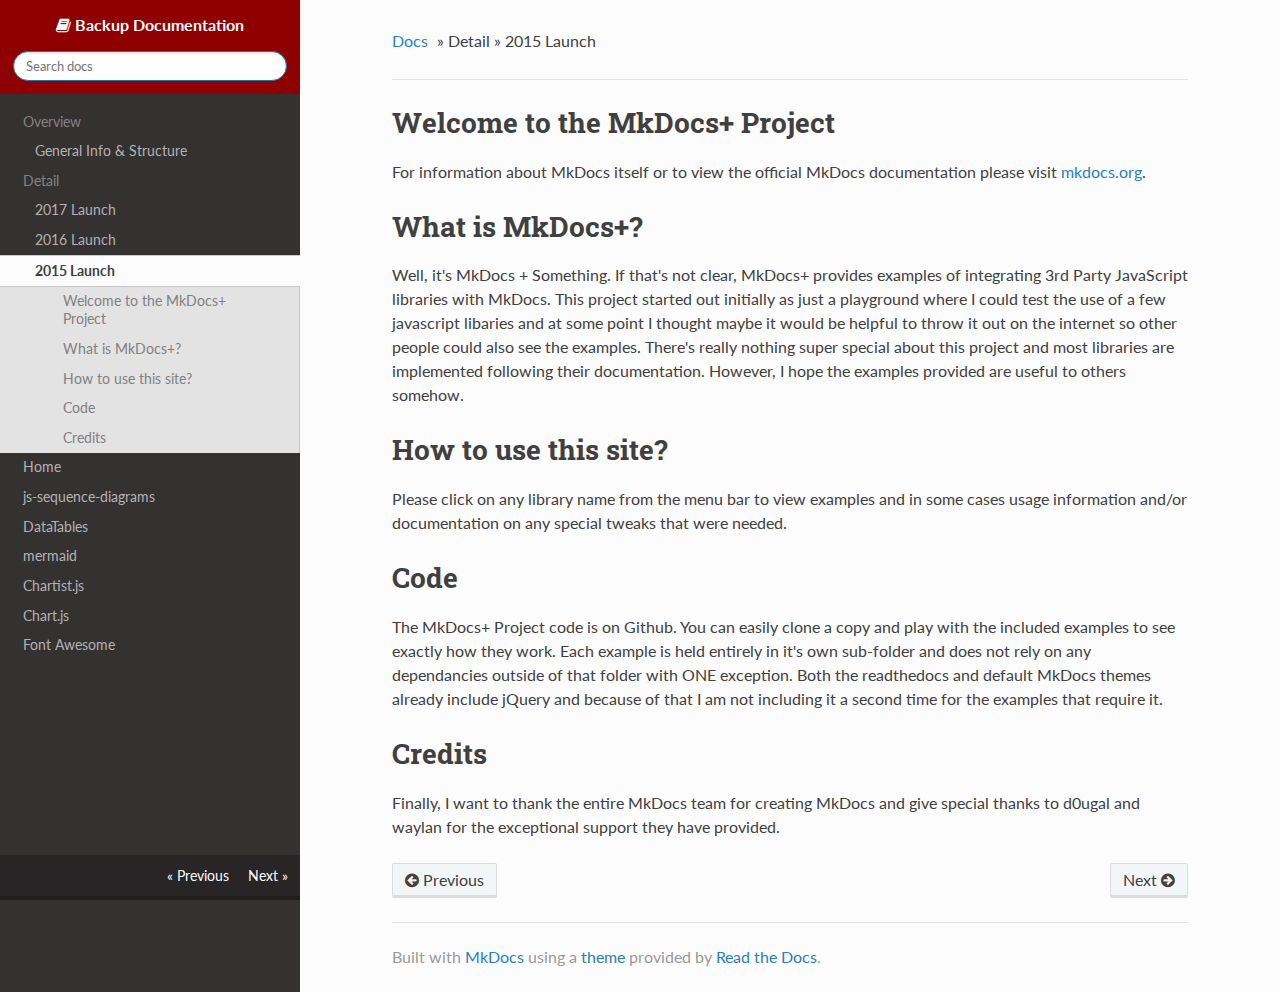
==== launch_2015/index.html @ 462b3ac0 "Initial commit" ====
<!DOCTYPE html>
<!--[if IE 8]><html class="no-js lt-ie9" lang="en" > <![endif]-->
<!--[if gt IE 8]><!--> <html class="no-js" lang="en" > <!--<![endif]-->
<head>
  <meta charset="utf-8">
  <meta http-equiv="X-UA-Compatible" content="IE=edge">
  <meta name="viewport" content="width=device-width, initial-scale=1.0">
  
  <meta name="author" content="Shan Randhawa">
  <link rel="shortcut icon" href="../favicon.ico">
  
  <title>2015 Launch - Backup Documentation</title>
  <link href='https://fonts.googleapis.com/css?family=Lato:400,700|Roboto+Slab:400,700|Inconsolata:400,700' rel='stylesheet' type='text/css'>

  <link rel="stylesheet" href="../css/theme.css" type="text/css" />
  <link rel="stylesheet" href="../css/theme_extra.css" type="text/css" />
  <link rel="stylesheet" href="../css/highlight.css">
  <link href="../css/extra.css" rel="stylesheet">
  
  <script>
    // Current page data
    var mkdocs_page_name = "2015 Launch";
    var mkdocs_page_input_path = "launch_2015.md";
    var mkdocs_page_url = "/launch_2015/";
  </script>
  
  <script src="../js/jquery-2.1.1.min.js"></script>
  <script src="../js/modernizr-2.8.3.min.js"></script>
  <script type="text/javascript" src="../js/highlight.pack.js"></script> 
  
</head>

<body class="wy-body-for-nav" role="document">

  <div class="wy-grid-for-nav">

    
    <nav data-toggle="wy-nav-shift" class="wy-nav-side stickynav">
      <div class="wy-side-nav-search">
        <a href="../overall/" class="icon icon-home"> Backup Documentation</a>
        <div role="search">
  <form id ="rtd-search-form" class="wy-form" action="../search.html" method="get">
    <input type="text" name="q" placeholder="Search docs" />
  </form>
</div>
      </div>

      <div class="wy-menu wy-menu-vertical" data-spy="affix" role="navigation" aria-label="main navigation">
	<ul class="current">
	  
          
            <li class="toctree-l1">
		
    <span class="caption-text">Overview</span>
    <ul class="subnav">
                <li class="">
                    
    <a class="" href="../overall/">General Info & Structure</a>
                </li>
    </ul>
	    </li>
          
            <li class="toctree-l1">
		
    <span class="caption-text">Detail</span>
    <ul class="subnav">
                <li class="">
                    
    <a class="" href="../launch_2017/">2017 Launch</a>
                </li>
                <li class="">
                    
    <a class="" href="../launch_2016/">2016 Launch</a>
                </li>
                <li class=" current">
                    
    <a class="current" href="./">2015 Launch</a>
    <ul class="subnav">
            
    <li class="toctree-l3"><a href="#welcome-to-the-mkdocs-project">Welcome to the MkDocs+ Project</a></li>
    

    <li class="toctree-l3"><a href="#what-is-mkdocs">What is MkDocs+?</a></li>
    

    <li class="toctree-l3"><a href="#how-to-use-this-site">How to use this site?</a></li>
    

    <li class="toctree-l3"><a href="#code">Code</a></li>
    

    <li class="toctree-l3"><a href="#credits">Credits</a></li>
    

    </ul>
                </li>
    </ul>
	    </li>
          
            <li class="toctree-l1">
		
    <a class="" href="..">Home</a>
	    </li>
          
            <li class="toctree-l1">
		
    <a class="" href="../js-sequence-diagrams/">js-sequence-diagrams</a>
	    </li>
          
            <li class="toctree-l1">
		
    <a class="" href="../datatables/">DataTables</a>
	    </li>
          
            <li class="toctree-l1">
		
    <a class="" href="../mermaid/">mermaid</a>
	    </li>
          
            <li class="toctree-l1">
		
    <a class="" href="../chartistjs/">Chartist.js</a>
	    </li>
          
            <li class="toctree-l1">
		
    <a class="" href="../chartjs/">Chart.js</a>
	    </li>
          
            <li class="toctree-l1">
		
    <a class="" href="../fontawesome/">Font Awesome</a>
	    </li>
          
        </ul>
      </div>
      &nbsp;
    </nav>

    <section data-toggle="wy-nav-shift" class="wy-nav-content-wrap">

      
      <nav class="wy-nav-top" role="navigation" aria-label="top navigation">
        <i data-toggle="wy-nav-top" class="fa fa-bars"></i>
        <a href="../overall/">Backup Documentation</a>
      </nav>

      
      <div class="wy-nav-content">
        <div class="rst-content">
          <div role="navigation" aria-label="breadcrumbs navigation">
  <ul class="wy-breadcrumbs">
    <li><a href="../overall/">Docs</a> &raquo;</li>
    
      
        
          <li>Detail &raquo;</li>
        
      
    
    <li>2015 Launch</li>
    <li class="wy-breadcrumbs-aside">
      
    </li>
  </ul>
  <hr/>
</div>
          <div role="main">
            <div class="section">
              
                <h1 id="welcome-to-the-mkdocs-project">Welcome to the MkDocs+ Project</h1>
<p>For information about MkDocs itself or to view the official MkDocs documentation please visit <a href="http://mkdocs.org">mkdocs.org</a>.</p>
<h1 id="what-is-mkdocs">What is MkDocs+?</h1>
<p>Well, it's MkDocs + Something.  If that's not clear, MkDocs+ provides examples of integrating 3rd Party JavaScript libraries with MkDocs. This project started out initially as just a playground where I could test the use of a few javascript libaries and at some point I thought maybe it would be helpful to throw it out on the internet so other people could also see the examples.  There's really nothing super special about this project and most libraries are implemented following their documentation.  However, I hope the examples provided are useful to others somehow.</p>
<h1 id="how-to-use-this-site">How to use this site?</h1>
<p>Please click on any library name from the menu bar to view examples and in some cases usage information and/or documentation on any special tweaks that were needed.</p>
<h1 id="code">Code</h1>
<p>The MkDocs+ Project code is on Github.  You can easily clone a copy and play with the included examples to see exactly how they work.  Each example is held entirely in it's own sub-folder and does not rely on any dependancies outside of that folder with ONE exception.  Both the readthedocs and default MkDocs themes already include jQuery and because of that I am not including it a second time for the examples that require it.</p>
<h1 id="credits">Credits</h1>
<p>Finally, I want to thank the entire MkDocs team for creating MkDocs and give special thanks to d0ugal and waylan for the exceptional support they have provided.</p>
              
            </div>
          </div>
          <footer>
  
    <div class="rst-footer-buttons" role="navigation" aria-label="footer navigation">
      
        <a href=".." class="btn btn-neutral float-right" title="Home">Next <span class="icon icon-circle-arrow-right"></span></a>
      
      
        <a href="../launch_2016/" class="btn btn-neutral" title="2016 Launch"><span class="icon icon-circle-arrow-left"></span> Previous</a>
      
    </div>
  

  <hr/>

  <div role="contentinfo">
    <!-- Copyright etc -->
    
  </div>

  Built with <a href="http://www.mkdocs.org">MkDocs</a> using a <a href="https://github.com/snide/sphinx_rtd_theme">theme</a> provided by <a href="https://readthedocs.org">Read the Docs</a>.
</footer>
      
        </div>
      </div>

    </section>

  </div>

  <div class="rst-versions" role="note" style="cursor: pointer">
    <span class="rst-current-version" data-toggle="rst-current-version">
      
      
        <span><a href="../launch_2016/" style="color: #fcfcfc;">&laquo; Previous</a></span>
      
      
        <span style="margin-left: 15px"><a href=".." style="color: #fcfcfc">Next &raquo;</a></span>
      
    </span>
</div>
    <script>var base_url = '..';</script>
    <script src="../js/theme.js"></script>
      <script src="../js/extra.js"></script>
      <script src="../search/require.js"></script>
      <script src="../search/search.js"></script>

</body>
</html>
---- css/theme.css ----
/*
 * This file is copied from the upstream ReadTheDocs Sphinx
 * theme. To aid upgradability this file should *not* be edited.
 * modifications we need should be included in theme_extra.css.
 *
 * https://github.com/rtfd/readthedocs.org/blob/master/readthedocs/core/static/core/css/theme.css
 */

*{-webkit-box-sizing:border-box;-moz-box-sizing:border-box;box-sizing:border-box}article,aside,details,figcaption,figure,footer,header,hgroup,nav,section{display:block}audio,canvas,video{display:inline-block;*display:inline;*zoom:1}audio:not([controls]){display:none}[hidden]{display:none}*{-webkit-box-sizing:border-box;-moz-box-sizing:border-box;box-sizing:border-box}html{font-size:100%;-webkit-text-size-adjust:100%;-ms-text-size-adjust:100%}body{margin:0}a:hover,a:active{outline:0}abbr[title]{border-bottom:1px dotted}b,strong{font-weight:bold}blockquote{margin:0}dfn{font-style:italic}ins{background:#ff9;color:#000;text-decoration:none}mark{background:#ff0;color:#000;font-style:italic;font-weight:bold}pre,code,.rst-content tt,kbd,samp{font-family:monospace,serif;_font-family:"courier new",monospace;font-size:1em}pre{white-space:pre}q{quotes:none}q:before,q:after{content:"";content:none}small{font-size:85%}sub,sup{font-size:75%;line-height:0;position:relative;vertical-align:baseline}sup{top:-0.5em}sub{bottom:-0.25em}ul,ol,dl{margin:0;padding:0;list-style:none;list-style-image:none}li{list-style:none}dd{margin:0}img{border:0;-ms-interpolation-mode:bicubic;vertical-align:middle;max-width:100%}svg:not(:root){overflow:hidden}figure{margin:0}form{margin:0}fieldset{border:0;margin:0;padding:0}label{cursor:pointer}legend{border:0;*margin-left:-7px;padding:0;white-space:normal}button,input,select,textarea{font-size:100%;margin:0;vertical-align:baseline;*vertical-align:middle}button,input{line-height:normal}button,input[type="button"],input[type="reset"],input[type="submit"]{cursor:pointer;-webkit-appearance:button;*overflow:visible}button[disabled],input[disabled]{cursor:default}input[type="checkbox"],input[type="radio"]{box-sizing:border-box;padding:0;*width:13px;*height:13px}input[type="search"]{-webkit-appearance:textfield;-moz-box-sizing:content-box;-webkit-box-sizing:content-box;box-sizing:content-box}input[type="search"]::-webkit-search-decoration,input[type="search"]::-webkit-search-cancel-button{-webkit-appearance:none}button::-moz-focus-inner,input::-moz-focus-inner{border:0;padding:0}textarea{overflow:auto;vertical-align:top;resize:vertical}table{border-collapse:collapse;border-spacing:0}td{vertical-align:top}.chromeframe{margin:0.2em 0;background:#ccc;color:#000;padding:0.2em 0}.ir{display:block;border:0;text-indent:-999em;overflow:hidden;background-color:transparent;background-repeat:no-repeat;text-align:left;direction:ltr;*line-height:0}.ir br{display:none}.hidden{display:none !important;visibility:hidden}.visuallyhidden{border:0;clip:rect(0 0 0 0);height:1px;margin:-1px;overflow:hidden;padding:0;position:absolute;width:1px}.visuallyhidden.focusable:active,.visuallyhidden.focusable:focus{clip:auto;height:auto;margin:0;overflow:visible;position:static;width:auto}.invisible{visibility:hidden}.relative{position:relative}big,small{font-size:100%}@media print{html,body,section{background:none !important}*{box-shadow:none !important;text-shadow:none !important;filter:none !important;-ms-filter:none !important}a,a:visited{text-decoration:underline}.ir a:after,a[href^="javascript:"]:after,a[href^="#"]:after{content:""}pre,blockquote{page-break-inside:avoid}thead{display:table-header-group}tr,img{page-break-inside:avoid}img{max-width:100% !important}@page{margin:0.5cm}p,h2,h3{orphans:3;widows:3}h2,h3{page-break-after:avoid}}.fa:before,.rst-content .admonition-title:before,.rst-content h1 .headerlink:before,.rst-content h2 .headerlink:before,.rst-content h3 .headerlink:before,.rst-content h4 .headerlink:before,.rst-content h5 .headerlink:before,.rst-content h6 .headerlink:before,.rst-content dl dt .headerlink:before,.icon:before,.wy-dropdown .caret:before,.wy-inline-validate.wy-inline-validate-success .wy-input-context:before,.wy-inline-validate.wy-inline-validate-danger .wy-input-context:before,.wy-inline-validate.wy-inline-validate-warning .wy-input-context:before,.wy-inline-validate.wy-inline-validate-info .wy-input-context:before,.wy-alert,.rst-content .note,.rst-content .attention,.rst-content .caution,.rst-content .danger,.rst-content .error,.rst-content .hint,.rst-content .important,.rst-content .tip,.rst-content .warning,.rst-content .seealso,.rst-content .admonition-todo,.btn,input[type="text"],input[type="password"],input[type="email"],input[type="url"],input[type="date"],input[type="month"],input[type="time"],input[type="datetime"],input[type="datetime-local"],input[type="week"],input[type="number"],input[type="search"],input[type="tel"],input[type="color"],select,textarea,.wy-menu-vertical li.on a,.wy-menu-vertical li.current>a,.wy-side-nav-search>a,.wy-side-nav-search .wy-dropdown>a,.wy-nav-top a{-webkit-font-smoothing:antialiased}.clearfix{*zoom:1}.clearfix:before,.clearfix:after{display:table;content:""}.clearfix:after{clear:both}/*!
 *  Font Awesome 4.1.0 by @davegandy - http://fontawesome.io - @fontawesome
 *  License - http://fontawesome.io/license (Font: SIL OFL 1.1, CSS: MIT License)
 */@font-face{font-family:'FontAwesome';src:url("../fonts/fontawesome-webfont.eot?v=4.1.0");src:url("../fonts/fontawesome-webfont.eot?#iefix&v=4.1.0") format("embedded-opentype"),url("../fonts/fontawesome-webfont.woff?v=4.1.0") format("woff"),url("../fonts/fontawesome-webfont.ttf?v=4.1.0") format("truetype"),url("../fonts/fontawesome-webfont.svg?v=4.1.0#fontawesomeregular") format("svg");font-weight:normal;font-style:normal}.fa,.rst-content .admonition-title,.rst-content h1 .headerlink,.rst-content h2 .headerlink,.rst-content h3 .headerlink,.rst-content h4 .headerlink,.rst-content h5 .headerlink,.rst-content h6 .headerlink,.rst-content dl dt .headerlink,.icon{display:inline-block;font-family:FontAwesome;font-style:normal;font-weight:normal;line-height:1;-webkit-font-smoothing:antialiased;-moz-osx-font-smoothing:grayscale}.fa-lg{font-size:1.33333em;line-height:0.75em;vertical-align:-15%}.fa-2x{font-size:2em}.fa-3x{font-size:3em}.fa-4x{font-size:4em}.fa-5x{font-size:5em}.fa-fw{width:1.28571em;text-align:center}.fa-ul{padding-left:0;margin-left:2.14286em;list-style-type:none}.fa-ul>li{position:relative}.fa-li{position:absolute;left:-2.14286em;width:2.14286em;top:0.14286em;text-align:center}.fa-li.fa-lg{left:-1.85714em}.fa-border{padding:.2em .25em .15em;border:solid 0.08em #eee;border-radius:.1em}.pull-right{float:right}.pull-left{float:left}.fa.pull-left,.rst-content .pull-left.admonition-title,.rst-content h1 .pull-left.headerlink,.rst-content h2 .pull-left.headerlink,.rst-content h3 .pull-left.headerlink,.rst-content h4 .pull-left.headerlink,.rst-content h5 .pull-left.headerlink,.rst-content h6 .pull-left.headerlink,.rst-content dl dt .pull-left.headerlink,.pull-left.icon{margin-right:.3em}.fa.pull-right,.rst-content .pull-right.admonition-title,.rst-content h1 .pull-right.headerlink,.rst-content h2 .pull-right.headerlink,.rst-content h3 .pull-right.headerlink,.rst-content h4 .pull-right.headerlink,.rst-content h5 .pull-right.headerlink,.rst-content h6 .pull-right.headerlink,.rst-content dl dt .pull-right.headerlink,.pull-right.icon{margin-left:.3em}.fa-spin{-webkit-animation:spin 2s infinite linear;-moz-animation:spin 2s infinite linear;-o-animation:spin 2s infinite linear;animation:spin 2s infinite linear}@-moz-keyframes spin{0%{-moz-transform:rotate(0deg)}100%{-moz-transform:rotate(359deg)}}@-webkit-keyframes spin{0%{-webkit-transform:rotate(0deg)}100%{-webkit-transform:rotate(359deg)}}@-o-keyframes spin{0%{-o-transform:rotate(0deg)}100%{-o-transform:rotate(359deg)}}@keyframes spin{0%{-webkit-transform:rotate(0deg);transform:rotate(0deg)}100%{-webkit-transform:rotate(359deg);transform:rotate(359deg)}}.fa-rotate-90{filter:progid:DXImageTransform.Microsoft.BasicImage(rotation=1);-webkit-transform:rotate(90deg);-moz-transform:rotate(90deg);-ms-transform:rotate(90deg);-o-transform:rotate(90deg);transform:rotate(90deg)}.fa-rotate-180{filter:progid:DXImageTransform.Microsoft.BasicImage(rotation=2);-webkit-transform:rotate(180deg);-moz-transform:rotate(180deg);-ms-transform:rotate(180deg);-o-transform:rotate(180deg);transform:rotate(180deg)}.fa-rotate-270{filter:progid:DXImageTransform.Microsoft.BasicImage(rotation=3);-webkit-transform:rotate(270deg);-moz-transform:rotate(270deg);-ms-transform:rotate(270deg);-o-transform:rotate(270deg);transform:rotate(270deg)}.fa-flip-horizontal{filter:progid:DXImageTransform.Microsoft.BasicImage(rotation=0);-webkit-transform:scale(-1, 1);-moz-transform:scale(-1, 1);-ms-transform:scale(-1, 1);-o-transform:scale(-1, 1);transform:scale(-1, 1)}.fa-flip-vertical{filter:progid:DXImageTransform.Microsoft.BasicImage(rotation=2);-webkit-transform:scale(1, -1);-moz-transform:scale(1, -1);-ms-transform:scale(1, -1);-o-transform:scale(1, -1);transform:scale(1, -1)}.fa-stack{position:relative;display:inline-block;width:2em;height:2em;line-height:2em;vertical-align:middle}.fa-stack-1x,.fa-stack-2x{position:absolute;left:0;width:100%;text-align:center}.fa-stack-1x{line-height:inherit}.fa-stack-2x{font-size:2em}.fa-inverse{color:#fff}.fa-glass:before{content:""}.fa-music:before{content:""}.fa-search:before,.icon-search:before{content:""}.fa-envelope-o:before{content:""}.fa-heart:before{content:""}.fa-star:before{content:""}.fa-star-o:before{content:""}.fa-user:before{content:""}.fa-film:before{content:""}.fa-th-large:before{content:""}.fa-th:before{content:""}.fa-th-list:before{content:""}.fa-check:before{content:""}.fa-times:before{content:""}.fa-search-plus:before{content:""}.fa-search-minus:before{content:""}.fa-power-off:before{content:""}.fa-signal:before{content:""}.fa-gear:before,.fa-cog:before{content:""}.fa-trash-o:before{content:""}.fa-home:before,.icon-home:before{content:""}.fa-file-o:before{content:""}.fa-clock-o:before{content:""}.fa-road:before{content:""}.fa-download:before{content:""}.fa-arrow-circle-o-down:before{content:""}.fa-arrow-circle-o-up:before{content:""}.fa-inbox:before{content:""}.fa-play-circle-o:before{content:""}.fa-rotate-right:before,.fa-repeat:before{content:""}.fa-refresh:before{content:""}.fa-list-alt:before{content:""}.fa-lock:before{content:""}.fa-flag:before{content:""}.fa-headphones:before{content:""}.fa-volume-off:before{content:""}.fa-volume-down:before{content:""}.fa-volume-up:before{content:""}.fa-qrcode:before{content:""}.fa-barcode:before{content:""}.fa-tag:before{content:""}.fa-tags:before{content:""}.fa-book:before,.icon-book:before{content:""}.fa-bookmark:before{content:""}.fa-print:before{content:""}.fa-camera:before{content:""}.fa-font:before{content:""}.fa-bold:before{content:""}.fa-italic:before{content:""}.fa-text-height:before{content:""}.fa-text-width:before{content:""}.fa-align-left:before{content:""}.fa-align-center:before{content:""}.fa-align-right:before{content:""}.fa-align-justify:before{content:""}.fa-list:before{content:""}.fa-dedent:before,.fa-outdent:before{content:""}.fa-indent:before{content:""}.fa-video-camera:before{content:""}.fa-photo:before,.fa-image:before,.fa-picture-o:before{content:""}.fa-pencil:before{content:""}.fa-map-marker:before{content:""}.fa-adjust:before{content:""}.fa-tint:before{content:""}.fa-edit:before,.fa-pencil-square-o:before{content:""}.fa-share-square-o:before{content:""}.fa-check-square-o:before{content:""}.fa-arrows:before{content:""}.fa-step-backward:before{content:""}.fa-fast-backward:before{content:""}.fa-backward:before{content:""}.fa-play:before{content:""}.fa-pause:before{content:""}.fa-stop:before{content:""}.fa-forward:before{content:""}.fa-fast-forward:before{content:""}.fa-step-forward:before{content:""}.fa-eject:before{content:""}.fa-chevron-left:before{content:""}.fa-chevron-right:before{content:""}.fa-plus-circle:before{content:""}.fa-minus-circle:before{content:""}.fa-times-circle:before,.wy-inline-validate.wy-inline-validate-danger .wy-input-context:before{content:""}.fa-check-circle:before,.wy-inline-validate.wy-inline-validate-success .wy-input-context:before{content:""}.fa-question-circle:before{content:""}.fa-info-circle:before{content:""}.fa-crosshairs:before{content:""}.fa-times-circle-o:before{content:""}.fa-check-circle-o:before{content:""}.fa-ban:before{content:""}.fa-arrow-left:before{content:""}.fa-arrow-right:before{content:""}.fa-arrow-up:before{content:""}.fa-arrow-down:before{content:""}.fa-mail-forward:before,.fa-share:before{content:""}.fa-expand:before{content:""}.fa-compress:before{content:""}.fa-plus:before{content:""}.fa-minus:before{content:""}.fa-asterisk:before{content:""}.fa-exclamation-circle:before,.wy-inline-validate.wy-inline-validate-warning .wy-input-context:before,.wy-inline-validate.wy-inline-validate-info .wy-input-context:before,.rst-content .admonition-title:before{content:""}.fa-gift:before{content:""}.fa-leaf:before{content:""}.fa-fire:before,.icon-fire:before{content:""}.fa-eye:before{content:""}.fa-eye-slash:before{content:""}.fa-warning:before,.fa-exclamation-triangle:before{content:""}.fa-plane:before{content:""}.fa-calendar:before{content:""}.fa-random:before{content:""}.fa-comment:before{content:""}.fa-magnet:before{content:""}.fa-chevron-up:before{content:""}.fa-chevron-down:before{content:""}.fa-retweet:before{content:""}.fa-shopping-cart:before{content:""}.fa-folder:before{content:""}.fa-folder-open:before{content:""}.fa-arrows-v:before{content:""}.fa-arrows-h:before{content:""}.fa-bar-chart-o:before{content:""}.fa-twitter-square:before{content:""}.fa-facebook-square:before{content:""}.fa-camera-retro:before{content:""}.fa-key:before{content:""}.fa-gears:before,.fa-cogs:before{content:""}.fa-comments:before{content:""}.fa-thumbs-o-up:before{content:""}.fa-thumbs-o-down:before{content:""}.fa-star-half:before{content:""}.fa-heart-o:before{content:""}.fa-sign-out:before{content:""}.fa-linkedin-square:before{content:""}.fa-thumb-tack:before{content:""}.fa-external-link:before{content:""}.fa-sign-in:before{content:""}.fa-trophy:before{content:""}.fa-github-square:before{content:""}.fa-upload:before{content:""}.fa-lemon-o:before{content:""}.fa-phone:before{content:""}.fa-square-o:before{content:""}.fa-bookmark-o:before{content:""}.fa-phone-square:before{content:""}.fa-twitter:before{content:""}.fa-facebook:before{content:""}.fa-github:before,.icon-github:before{content:""}.fa-unlock:before{content:""}.fa-credit-card:before{content:""}.fa-rss:before{content:""}.fa-hdd-o:before{content:""}.fa-bullhorn:before{content:""}.fa-bell:before{content:""}.fa-certificate:before{content:""}.fa-hand-o-right:before{content:""}.fa-hand-o-left:before{content:""}.fa-hand-o-up:before{content:""}.fa-hand-o-down:before{content:""}.fa-arrow-circle-left:before,.icon-circle-arrow-left:before{content:""}.fa-arrow-circle-right:before,.icon-circle-arrow-right:before{content:""}.fa-arrow-circle-up:before{content:""}.fa-arrow-circle-down:before{content:""}.fa-globe:before{content:""}.fa-wrench:before{content:""}.fa-tasks:before{content:""}.fa-filter:before{content:""}.fa-briefcase:before{content:""}.fa-arrows-alt:before{content:""}.fa-group:before,.fa-users:before{content:""}.fa-chain:before,.fa-link:before,.icon-link:before{content:""}.fa-cloud:before{content:""}.fa-flask:before{content:""}.fa-cut:before,.fa-scissors:before{content:""}.fa-copy:before,.fa-files-o:before{content:""}.fa-paperclip:before{content:""}.fa-save:before,.fa-floppy-o:before{content:""}.fa-square:before{content:""}.fa-navicon:before,.fa-reorder:before,.fa-bars:before{content:""}.fa-list-ul:before{content:""}.fa-list-ol:before{content:""}.fa-strikethrough:before{content:""}.fa-underline:before{content:""}.fa-table:before{content:""}.fa-magic:before{content:""}.fa-truck:before{content:""}.fa-pinterest:before{content:""}.fa-pinterest-square:before{content:""}.fa-google-plus-square:before{content:""}.fa-google-plus:before{content:""}.fa-money:before{content:""}.fa-caret-down:before,.wy-dropdown .caret:before,.icon-caret-down:before{content:""}.fa-caret-up:before{content:""}.fa-caret-left:before{content:""}.fa-caret-right:before{content:""}.fa-columns:before{content:""}.fa-unsorted:before,.fa-sort:before{content:""}.fa-sort-down:before,.fa-sort-desc:before{content:""}.fa-sort-up:before,.fa-sort-asc:before{content:""}.fa-envelope:before{content:""}.fa-linkedin:before{content:""}.fa-rotate-left:before,.fa-undo:before{content:""}.fa-legal:before,.fa-gavel:before{content:""}.fa-dashboard:before,.fa-tachometer:before{content:""}.fa-comment-o:before{content:""}.fa-comments-o:before{content:""}.fa-flash:before,.fa-bolt:before{content:""}.fa-sitemap:before{content:""}.fa-umbrella:before{content:""}.fa-paste:before,.fa-clipboard:before{content:""}.fa-lightbulb-o:before{content:""}.fa-exchange:before{content:""}.fa-cloud-download:before{content:""}.fa-cloud-upload:before{content:""}.fa-user-md:before{content:""}.fa-stethoscope:before{content:""}.fa-suitcase:before{content:""}.fa-bell-o:before{content:""}.fa-coffee:before{content:""}.fa-cutlery:before{content:""}.fa-file-text-o:before{content:""}.fa-building-o:before{content:""}.fa-hospital-o:before{content:""}.fa-ambulance:before{content:""}.fa-medkit:before{content:""}.fa-fighter-jet:before{content:""}.fa-beer:before{content:""}.fa-h-square:before{content:""}.fa-plus-square:before{content:""}.fa-angle-double-left:before{content:""}.fa-angle-double-right:before{content:""}.fa-angle-double-up:before{content:""}.fa-angle-double-down:before{content:""}.fa-angle-left:before{content:""}.fa-angle-right:before{content:""}.fa-angle-up:before{content:""}.fa-angle-down:before{content:""}.fa-desktop:before{content:""}.fa-laptop:before{content:""}.fa-tablet:before{content:""}.fa-mobile-phone:before,.fa-mobile:before{content:""}.fa-circle-o:before{content:""}.fa-quote-left:before{content:""}.fa-quote-right:before{content:""}.fa-spinner:before{content:""}.fa-circle:before{content:""}.fa-mail-reply:before,.fa-reply:before{content:""}.fa-github-alt:before{content:""}.fa-folder-o:before{content:""}.fa-folder-open-o:before{content:""}.fa-smile-o:before{content:""}.fa-frown-o:before{content:""}.fa-meh-o:before{content:""}.fa-gamepad:before{content:""}.fa-keyboard-o:before{content:""}.fa-flag-o:before{content:""}.fa-flag-checkered:before{content:""}.fa-terminal:before{content:""}.fa-code:before{content:""}.fa-mail-reply-all:before,.fa-reply-all:before{content:""}.fa-star-half-empty:before,.fa-star-half-full:before,.fa-star-half-o:before{content:""}.fa-location-arrow:before{content:""}.fa-crop:before{content:""}.fa-code-fork:before{content:""}.fa-unlink:before,.fa-chain-broken:before{content:""}.fa-question:before{content:""}.fa-info:before{content:""}.fa-exclamation:before{content:""}.fa-superscript:before{content:""}.fa-subscript:before{content:""}.fa-eraser:before{content:""}.fa-puzzle-piece:before{content:""}.fa-microphone:before{content:""}.fa-microphone-slash:before{content:""}.fa-shield:before{content:""}.fa-calendar-o:before{content:""}.fa-fire-extinguisher:before{content:""}.fa-rocket:before{content:""}.fa-maxcdn:before{content:""}.fa-chevron-circle-left:before{content:""}.fa-chevron-circle-right:before{content:""}.fa-chevron-circle-up:before{content:""}.fa-chevron-circle-down:before{content:""}.fa-html5:before{content:""}.fa-css3:before{content:""}.fa-anchor:before{content:""}.fa-unlock-alt:before{content:""}.fa-bullseye:before{content:""}.fa-ellipsis-h:before{content:""}.fa-ellipsis-v:before{content:""}.fa-rss-square:before{content:""}.fa-play-circle:before{content:""}.fa-ticket:before{content:""}.fa-minus-square:before{content:""}.fa-minus-square-o:before{content:""}.fa-level-up:before{content:""}.fa-level-down:before{content:""}.fa-check-square:before{content:""}.fa-pencil-square:before{content:""}.fa-external-link-square:before{content:""}.fa-share-square:before{content:""}.fa-compass:before{content:""}.fa-toggle-down:before,.fa-caret-square-o-down:before{content:""}.fa-toggle-up:before,.fa-caret-square-o-up:before{content:""}.fa-toggle-right:before,.fa-caret-square-o-right:before{content:""}.fa-euro:before,.fa-eur:before{content:""}.fa-gbp:before{content:""}.fa-dollar:before,.fa-usd:before{content:""}.fa-rupee:before,.fa-inr:before{content:""}.fa-cny:before,.fa-rmb:before,.fa-yen:before,.fa-jpy:before{content:""}.fa-ruble:before,.fa-rouble:before,.fa-rub:before{content:""}.fa-won:before,.fa-krw:before{content:""}.fa-bitcoin:before,.fa-btc:before{content:""}.fa-file:before{content:""}.fa-file-text:before{content:""}.fa-sort-alpha-asc:before{content:""}.fa-sort-alpha-desc:before{content:""}.fa-sort-amount-asc:before{content:""}.fa-sort-amount-desc:before{content:""}.fa-sort-numeric-asc:before{content:""}.fa-sort-numeric-desc:before{content:""}.fa-thumbs-up:before{content:""}.fa-thumbs-down:before{content:""}.fa-youtube-square:before{content:""}.fa-youtube:before{content:""}.fa-xing:before{content:""}.fa-xing-square:before{content:""}.fa-youtube-play:before{content:""}.fa-dropbox:before{content:""}.fa-stack-overflow:before{content:""}.fa-instagram:before{content:""}.fa-flickr:before{content:""}.fa-adn:before{content:""}.fa-bitbucket:before,.icon-bitbucket:before{content:""}.fa-bitbucket-square:before{content:""}.fa-tumblr:before{content:""}.fa-tumblr-square:before{content:""}.fa-long-arrow-down:before{content:""}.fa-long-arrow-up:before{content:""}.fa-long-arrow-left:before{content:""}.fa-long-arrow-right:before{content:""}.fa-apple:before{content:""}.fa-windows:before{content:""}.fa-android:before{content:""}.fa-linux:before{content:""}.fa-dribbble:before{content:""}.fa-skype:before{content:""}.fa-foursquare:before{content:""}.fa-trello:before{content:""}.fa-female:before{content:""}.fa-male:before{content:""}.fa-gittip:before{content:""}.fa-sun-o:before{content:""}.fa-moon-o:before{content:""}.fa-archive:before{content:""}.fa-bug:before{content:""}.fa-vk:before{content:""}.fa-weibo:before{content:""}.fa-renren:before{content:""}.fa-pagelines:before{content:""}.fa-stack-exchange:before{content:""}.fa-arrow-circle-o-right:before{content:""}.fa-arrow-circle-o-left:before{content:""}.fa-toggle-left:before,.fa-caret-square-o-left:before{content:""}.fa-dot-circle-o:before{content:""}.fa-wheelchair:before{content:""}.fa-vimeo-square:before{content:""}.fa-turkish-lira:before,.fa-try:before{content:""}.fa-plus-square-o:before{content:""}.fa-space-shuttle:before{content:""}.fa-slack:before{content:""}.fa-envelope-square:before{content:""}.fa-wordpress:before{content:""}.fa-openid:before{content:""}.fa-institution:before,.fa-bank:before,.fa-university:before{content:""}.fa-mortar-board:before,.fa-graduation-cap:before{content:""}.fa-yahoo:before{content:""}.fa-google:before{content:""}.fa-reddit:before{content:""}.fa-reddit-square:before{content:""}.fa-stumbleupon-circle:before{content:""}.fa-stumbleupon:before{content:""}.fa-delicious:before{content:""}.fa-digg:before{content:""}.fa-pied-piper-square:before,.fa-pied-piper:before{content:""}.fa-pied-piper-alt:before{content:""}.fa-drupal:before{content:""}.fa-joomla:before{content:""}.fa-language:before{content:""}.fa-fax:before{content:""}.fa-building:before{content:""}.fa-child:before{content:""}.fa-paw:before{content:""}.fa-spoon:before{content:""}.fa-cube:before{content:""}.fa-cubes:before{content:""}.fa-behance:before{content:""}.fa-behance-square:before{content:""}.fa-steam:before{content:""}.fa-steam-square:before{content:""}.fa-recycle:before{content:""}.fa-automobile:before,.fa-car:before{content:""}.fa-cab:before,.fa-taxi:before{content:""}.fa-tree:before{content:""}.fa-spotify:before{content:""}.fa-deviantart:before{content:""}.fa-soundcloud:before{content:""}.fa-database:before{content:""}.fa-file-pdf-o:before{content:""}.fa-file-word-o:before{content:""}.fa-file-excel-o:before{content:""}.fa-file-powerpoint-o:before{content:""}.fa-file-photo-o:before,.fa-file-picture-o:before,.fa-file-image-o:before{content:""}.fa-file-zip-o:before,.fa-file-archive-o:before{content:""}.fa-file-sound-o:before,.fa-file-audio-o:before{content:""}.fa-file-movie-o:before,.fa-file-video-o:before{content:""}.fa-file-code-o:before{content:""}.fa-vine:before{content:""}.fa-codepen:before{content:""}.fa-jsfiddle:before{content:""}.fa-life-bouy:before,.fa-life-saver:before,.fa-support:before,.fa-life-ring:before{content:""}.fa-circle-o-notch:before{content:""}.fa-ra:before,.fa-rebel:before{content:""}.fa-ge:before,.fa-empire:before{content:""}.fa-git-square:before{content:""}.fa-git:before{content:""}.fa-hacker-news:before{content:""}.fa-tencent-weibo:before{content:""}.fa-qq:before{content:""}.fa-wechat:before,.fa-weixin:before{content:""}.fa-send:before,.fa-paper-plane:before{content:""}.fa-send-o:before,.fa-paper-plane-o:before{content:""}.fa-history:before{content:""}.fa-circle-thin:before{content:""}.fa-header:before{content:""}.fa-paragraph:before{content:""}.fa-sliders:before{content:""}.fa-share-alt:before{content:""}.fa-share-alt-square:before{content:""}.fa-bomb:before{content:""}.fa,.rst-content .admonition-title,.rst-content h1 .headerlink,.rst-content h2 .headerlink,.rst-content h3 .headerlink,.rst-content h4 .headerlink,.rst-content h5 .headerlink,.rst-content h6 .headerlink,.rst-content dl dt .headerlink,.icon,.wy-dropdown .caret,.wy-inline-validate.wy-inline-validate-success .wy-input-context,.wy-inline-validate.wy-inline-validate-danger .wy-input-context,.wy-inline-validate.wy-inline-validate-warning .wy-input-context,.wy-inline-validate.wy-inline-validate-info .wy-input-context{font-family:inherit}.fa:before,.rst-content .admonition-title:before,.rst-content h1 .headerlink:before,.rst-content h2 .headerlink:before,.rst-content h3 .headerlink:before,.rst-content h4 .headerlink:before,.rst-content h5 .headerlink:before,.rst-content h6 .headerlink:before,.rst-content dl dt .headerlink:before,.icon:before,.wy-dropdown .caret:before,.wy-inline-validate.wy-inline-validate-success .wy-input-context:before,.wy-inline-validate.wy-inline-validate-danger .wy-input-context:before,.wy-inline-validate.wy-inline-validate-warning .wy-input-context:before,.wy-inline-validate.wy-inline-validate-info .wy-input-context:before{font-family:"FontAwesome";display:inline-block;font-style:normal;font-weight:normal;line-height:1;text-decoration:inherit}a .fa,a .rst-content .admonition-title,.rst-content a .admonition-title,a .rst-content h1 .headerlink,.rst-content h1 a .headerlink,a .rst-content h2 .headerlink,.rst-content h2 a .headerlink,a .rst-content h3 .headerlink,.rst-content h3 a .headerlink,a .rst-content h4 .headerlink,.rst-content h4 a .headerlink,a .rst-content h5 .headerlink,.rst-content h5 a .headerlink,a .rst-content h6 .headerlink,.rst-content h6 a .headerlink,a .rst-content dl dt .headerlink,.rst-content dl dt a .headerlink,a .icon{display:inline-block;text-decoration:inherit}.btn .fa,.btn .rst-content .admonition-title,.rst-content .btn .admonition-title,.btn .rst-content h1 .headerlink,.rst-content h1 .btn .headerlink,.btn .rst-content h2 .headerlink,.rst-content h2 .btn .headerlink,.btn .rst-content h3 .headerlink,.rst-content h3 .btn .headerlink,.btn .rst-content h4 .headerlink,.rst-content h4 .btn .headerlink,.btn .rst-content h5 .headerlink,.rst-content h5 .btn .headerlink,.btn .rst-content h6 .headerlink,.rst-content h6 .btn .headerlink,.btn .rst-content dl dt .headerlink,.rst-content dl dt .btn .headerlink,.btn .icon,.nav .fa,.nav .rst-content .admonition-title,.rst-content .nav .admonition-title,.nav .rst-content h1 .headerlink,.rst-content h1 .nav .headerlink,.nav .rst-content h2 .headerlink,.rst-content h2 .nav .headerlink,.nav .rst-content h3 .headerlink,.rst-content h3 .nav .headerlink,.nav .rst-content h4 .headerlink,.rst-content h4 .nav .headerlink,.nav .rst-content h5 .headerlink,.rst-content h5 .nav .headerlink,.nav .rst-content h6 .headerlink,.rst-content h6 .nav .headerlink,.nav .rst-content dl dt .headerlink,.rst-content dl dt .nav .headerlink,.nav .icon{display:inline}.btn .fa.fa-large,.btn .rst-content .fa-large.admonition-title,.rst-content .btn .fa-large.admonition-title,.btn .rst-content h1 .fa-large.headerlink,.rst-content h1 .btn .fa-large.headerlink,.btn .rst-content h2 .fa-large.headerlink,.rst-content h2 .btn .fa-large.headerlink,.btn .rst-content h3 .fa-large.headerlink,.rst-content h3 .btn .fa-large.headerlink,.btn .rst-content h4 .fa-large.headerlink,.rst-content h4 .btn .fa-large.headerlink,.btn .rst-content h5 .fa-large.headerlink,.rst-content h5 .btn .fa-large.headerlink,.btn .rst-content h6 .fa-large.headerlink,.rst-content h6 .btn .fa-large.headerlink,.btn .rst-content dl dt .fa-large.headerlink,.rst-content dl dt .btn .fa-large.headerlink,.btn .fa-large.icon,.nav .fa.fa-large,.nav .rst-content .fa-large.admonition-title,.rst-content .nav .fa-large.admonition-title,.nav .rst-content h1 .fa-large.headerlink,.rst-content h1 .nav .fa-large.headerlink,.nav .rst-content h2 .fa-large.headerlink,.rst-content h2 .nav .fa-large.headerlink,.nav .rst-content h3 .fa-large.headerlink,.rst-content h3 .nav .fa-large.headerlink,.nav .rst-content h4 .fa-large.headerlink,.rst-content h4 .nav .fa-large.headerlink,.nav .rst-content h5 .fa-large.headerlink,.rst-content h5 .nav .fa-large.headerlink,.nav .rst-content h6 .fa-large.headerlink,.rst-content h6 .nav .fa-large.headerlink,.nav .rst-content dl dt .fa-large.headerlink,.rst-content dl dt .nav .fa-large.headerlink,.nav .fa-large.icon{line-height:0.9em}.btn .fa.fa-spin,.btn .rst-content .fa-spin.admonition-title,.rst-content .btn .fa-spin.admonition-title,.btn .rst-content h1 .fa-spin.headerlink,.rst-content h1 .btn .fa-spin.headerlink,.btn .rst-content h2 .fa-spin.headerlink,.rst-content h2 .btn .fa-spin.headerlink,.btn .rst-content h3 .fa-spin.headerlink,.rst-content h3 .btn .fa-spin.headerlink,.btn .rst-content h4 .fa-spin.headerlink,.rst-content h4 .btn .fa-spin.headerlink,.btn .rst-content h5 .fa-spin.headerlink,.rst-content h5 .btn .fa-spin.headerlink,.btn .rst-content h6 .fa-spin.headerlink,.rst-content h6 .btn .fa-spin.headerlink,.btn .rst-content dl dt .fa-spin.headerlink,.rst-content dl dt .btn .fa-spin.headerlink,.btn .fa-spin.icon,.nav .fa.fa-spin,.nav .rst-content .fa-spin.admonition-title,.rst-content .nav .fa-spin.admonition-title,.nav .rst-content h1 .fa-spin.headerlink,.rst-content h1 .nav .fa-spin.headerlink,.nav .rst-content h2 .fa-spin.headerlink,.rst-content h2 .nav .fa-spin.headerlink,.nav .rst-content h3 .fa-spin.headerlink,.rst-content h3 .nav .fa-spin.headerlink,.nav .rst-content h4 .fa-spin.headerlink,.rst-content h4 .nav .fa-spin.headerlink,.nav .rst-content h5 .fa-spin.headerlink,.rst-content h5 .nav .fa-spin.headerlink,.nav .rst-content h6 .fa-spin.headerlink,.rst-content h6 .nav .fa-spin.headerlink,.nav .rst-content dl dt .fa-spin.headerlink,.rst-content dl dt .nav .fa-spin.headerlink,.nav .fa-spin.icon{display:inline-block}.btn.fa:before,.rst-content .btn.admonition-title:before,.rst-content h1 .btn.headerlink:before,.rst-content h2 .btn.headerlink:before,.rst-content h3 .btn.headerlink:before,.rst-content h4 .btn.headerlink:before,.rst-content h5 .btn.headerlink:before,.rst-content h6 .btn.headerlink:before,.rst-content dl dt .btn.headerlink:before,.btn.icon:before{opacity:0.5;-webkit-transition:opacity 0.05s ease-in;-moz-transition:opacity 0.05s ease-in;transition:opacity 0.05s ease-in}.btn.fa:hover:before,.rst-content .btn.admonition-title:hover:before,.rst-content h1 .btn.headerlink:hover:before,.rst-content h2 .btn.headerlink:hover:before,.rst-content h3 .btn.headerlink:hover:before,.rst-content h4 .btn.headerlink:hover:before,.rst-content h5 .btn.headerlink:hover:before,.rst-content h6 .btn.headerlink:hover:before,.rst-content dl dt .btn.headerlink:hover:before,.btn.icon:hover:before{opacity:1}.btn-mini .fa:before,.btn-mini .rst-content .admonition-title:before,.rst-content .btn-mini .admonition-title:before,.btn-mini .rst-content h1 .headerlink:before,.rst-content h1 .btn-mini .headerlink:before,.btn-mini .rst-content h2 .headerlink:before,.rst-content h2 .btn-mini .headerlink:before,.btn-mini .rst-content h3 .headerlink:before,.rst-content h3 .btn-mini .headerlink:before,.btn-mini .rst-content h4 .headerlink:before,.rst-content h4 .btn-mini .headerlink:before,.btn-mini .rst-content h5 .headerlink:before,.rst-content h5 .btn-mini .headerlink:before,.btn-mini .rst-content h6 .headerlink:before,.rst-content h6 .btn-mini .headerlink:before,.btn-mini .rst-content dl dt .headerlink:before,.rst-content dl dt .btn-mini .headerlink:before,.btn-mini .icon:before{font-size:14px;vertical-align:-15%}.wy-alert,.rst-content .note,.rst-content .attention,.rst-content .caution,.rst-content .danger,.rst-content .error,.rst-content .hint,.rst-content .important,.rst-content .tip,.rst-content .warning,.rst-content .seealso,.rst-content .admonition-todo{padding:12px;line-height:24px;margin-bottom:24px;background:#e7f2fa}.wy-alert-title,.rst-content .admonition-title{color:#fff;font-weight:bold;display:block;color:#fff;background:#6ab0de;margin:-12px;padding:6px 12px;margin-bottom:12px}.wy-alert.wy-alert-danger,.rst-content .wy-alert-danger.note,.rst-content .wy-alert-danger.attention,.rst-content .wy-alert-danger.caution,.rst-content .danger,.rst-content .error,.rst-content .wy-alert-danger.hint,.rst-content .wy-alert-danger.important,.rst-content .wy-alert-danger.tip,.rst-content .wy-alert-danger.warning,.rst-content .wy-alert-danger.seealso,.rst-content .wy-alert-danger.admonition-todo{background:#fdf3f2}.wy-alert.wy-alert-danger .wy-alert-title,.rst-content .wy-alert-danger.note .wy-alert-title,.rst-content .wy-alert-danger.attention .wy-alert-title,.rst-content .wy-alert-danger.caution .wy-alert-title,.rst-content .danger .wy-alert-title,.rst-content .error .wy-alert-title,.rst-content .wy-alert-danger.hint .wy-alert-title,.rst-content .wy-alert-danger.important .wy-alert-title,.rst-content .wy-alert-danger.tip .wy-alert-title,.rst-content .wy-alert-danger.warning .wy-alert-title,.rst-content .wy-alert-danger.seealso .wy-alert-title,.rst-content .wy-alert-danger.admonition-todo .wy-alert-title,.wy-alert.wy-alert-danger .rst-content .admonition-title,.rst-content .wy-alert.wy-alert-danger .admonition-title,.rst-content .wy-alert-danger.note .admonition-title,.rst-content .wy-alert-danger.attention .admonition-title,.rst-content .wy-alert-danger.caution .admonition-title,.rst-content .danger .admonition-title,.rst-content .error .admonition-title,.rst-content .wy-alert-danger.hint .admonition-title,.rst-content .wy-alert-danger.important .admonition-title,.rst-content .wy-alert-danger.tip .admonition-title,.rst-content .wy-alert-danger.warning .admonition-title,.rst-content .wy-alert-danger.seealso .admonition-title,.rst-content .wy-alert-danger.admonition-todo .admonition-title{background:#f29f97}.wy-alert.wy-alert-warning,.rst-content .wy-alert-warning.note,.rst-content .attention,.rst-content .caution,.rst-content .wy-alert-warning.danger,.rst-content .wy-alert-warning.error,.rst-content .wy-alert-warning.hint,.rst-content .wy-alert-warning.important,.rst-content .wy-alert-warning.tip,.rst-content .warning,.rst-content .wy-alert-warning.seealso,.rst-content .admonition-todo{background:#ffedcc}.wy-alert.wy-alert-warning .wy-alert-title,.rst-content .wy-alert-warning.note .wy-alert-title,.rst-content .attention .wy-alert-title,.rst-content .caution .wy-alert-title,.rst-content .wy-alert-warning.danger .wy-alert-title,.rst-content .wy-alert-warning.error .wy-alert-title,.rst-content .wy-alert-warning.hint .wy-alert-title,.rst-content .wy-alert-warning.important .wy-alert-title,.rst-content .wy-alert-warning.tip .wy-alert-title,.rst-content .warning .wy-alert-title,.rst-content .wy-alert-warning.seealso .wy-alert-title,.rst-content .admonition-todo .wy-alert-title,.wy-alert.wy-alert-warning .rst-content .admonition-title,.rst-content .wy-alert.wy-alert-warning .admonition-title,.rst-content .wy-alert-warning.note .admonition-title,.rst-content .attention .admonition-title,.rst-content .caution .admonition-title,.rst-content .wy-alert-warning.danger .admonition-title,.rst-content .wy-alert-warning.error .admonition-title,.rst-content .wy-alert-warning.hint .admonition-title,.rst-content .wy-alert-warning.important .admonition-title,.rst-content .wy-alert-warning.tip .admonition-title,.rst-content .warning .admonition-title,.rst-content .wy-alert-warning.seealso .admonition-title,.rst-content .admonition-todo .admonition-title{background:#f0b37e}.wy-alert.wy-alert-info,.rst-content .note,.rst-content .wy-alert-info.attention,.rst-content .wy-alert-info.caution,.rst-content .wy-alert-info.danger,.rst-content .wy-alert-info.error,.rst-content .wy-alert-info.hint,.rst-content .wy-alert-info.important,.rst-content .wy-alert-info.tip,.rst-content .wy-alert-info.warning,.rst-content .seealso,.rst-content .wy-alert-info.admonition-todo{background:#e7f2fa}.wy-alert.wy-alert-info .wy-alert-title,.rst-content .note .wy-alert-title,.rst-content .wy-alert-info.attention .wy-alert-title,.rst-content .wy-alert-info.caution .wy-alert-title,.rst-content .wy-alert-info.danger .wy-alert-title,.rst-content .wy-alert-info.error .wy-alert-title,.rst-content .wy-alert-info.hint .wy-alert-title,.rst-content .wy-alert-info.important .wy-alert-title,.rst-content .wy-alert-info.tip .wy-alert-title,.rst-content .wy-alert-info.warning .wy-alert-title,.rst-content .seealso .wy-alert-title,.rst-content .wy-alert-info.admonition-todo .wy-alert-title,.wy-alert.wy-alert-info .rst-content .admonition-title,.rst-content .wy-alert.wy-alert-info .admonition-title,.rst-content .note .admonition-title,.rst-content .wy-alert-info.attention .admonition-title,.rst-content .wy-alert-info.caution .admonition-title,.rst-content .wy-alert-info.danger .admonition-title,.rst-content .wy-alert-info.error .admonition-title,.rst-content .wy-alert-info.hint .admonition-title,.rst-content .wy-alert-info.important .admonition-title,.rst-content .wy-alert-info.tip .admonition-title,.rst-content .wy-alert-info.warning .admonition-title,.rst-content .seealso .admonition-title,.rst-content .wy-alert-info.admonition-todo .admonition-title{background:#6ab0de}.wy-alert.wy-alert-success,.rst-content .wy-alert-success.note,.rst-content .wy-alert-success.attention,.rst-content .wy-alert-success.caution,.rst-content .wy-alert-success.danger,.rst-content .wy-alert-success.error,.rst-content .hint,.rst-content .important,.rst-content .tip,.rst-content .wy-alert-success.warning,.rst-content .wy-alert-success.seealso,.rst-content .wy-alert-success.admonition-todo{background:#dbfaf4}.wy-alert.wy-alert-success .wy-alert-title,.rst-content .wy-alert-success.note .wy-alert-title,.rst-content .wy-alert-success.attention .wy-alert-title,.rst-content .wy-alert-success.caution .wy-alert-title,.rst-content .wy-alert-success.danger .wy-alert-title,.rst-content .wy-alert-success.error .wy-alert-title,.rst-content .hint .wy-alert-title,.rst-content .important .wy-alert-title,.rst-content .tip .wy-alert-title,.rst-content .wy-alert-success.warning .wy-alert-title,.rst-content .wy-alert-success.seealso .wy-alert-title,.rst-content .wy-alert-success.admonition-todo .wy-alert-title,.wy-alert.wy-alert-success .rst-content .admonition-title,.rst-content .wy-alert.wy-alert-success .admonition-title,.rst-content .wy-alert-success.note .admonition-title,.rst-content .wy-alert-success.attention .admonition-title,.rst-content .wy-alert-success.caution .admonition-title,.rst-content .wy-alert-success.danger .admonition-title,.rst-content .wy-alert-success.error .admonition-title,.rst-content .hint .admonition-title,.rst-content .important .admonition-title,.rst-content .tip .admonition-title,.rst-content .wy-alert-success.warning .admonition-title,.rst-content .wy-alert-success.seealso .admonition-title,.rst-content .wy-alert-success.admonition-todo .admonition-title{background:#1abc9c}.wy-alert.wy-alert-neutral,.rst-content .wy-alert-neutral.note,.rst-content .wy-alert-neutral.attention,.rst-content .wy-alert-neutral.caution,.rst-content .wy-alert-neutral.danger,.rst-content .wy-alert-neutral.error,.rst-content .wy-alert-neutral.hint,.rst-content .wy-alert-neutral.important,.rst-content .wy-alert-neutral.tip,.rst-content .wy-alert-neutral.warning,.rst-content .wy-alert-neutral.seealso,.rst-content .wy-alert-neutral.admonition-todo{background:#f3f6f6}.wy-alert.wy-alert-neutral .wy-alert-title,.rst-content .wy-alert-neutral.note .wy-alert-title,.rst-content .wy-alert-neutral.attention .wy-alert-title,.rst-content .wy-alert-neutral.caution .wy-alert-title,.rst-content .wy-alert-neutral.danger .wy-alert-title,.rst-content .wy-alert-neutral.error .wy-alert-title,.rst-content .wy-alert-neutral.hint .wy-alert-title,.rst-content .wy-alert-neutral.important .wy-alert-title,.rst-content .wy-alert-neutral.tip .wy-alert-title,.rst-content .wy-alert-neutral.warning .wy-alert-title,.rst-content .wy-alert-neutral.seealso .wy-alert-title,.rst-content .wy-alert-neutral.admonition-todo .wy-alert-title,.wy-alert.wy-alert-neutral .rst-content .admonition-title,.rst-content .wy-alert.wy-alert-neutral .admonition-title,.rst-content .wy-alert-neutral.note .admonition-title,.rst-content .wy-alert-neutral.attention .admonition-title,.rst-content .wy-alert-neutral.caution .admonition-title,.rst-content .wy-alert-neutral.danger .admonition-title,.rst-content .wy-alert-neutral.error .admonition-title,.rst-content .wy-alert-neutral.hint .admonition-title,.rst-content .wy-alert-neutral.important .admonition-title,.rst-content .wy-alert-neutral.tip .admonition-title,.rst-content .wy-alert-neutral.warning .admonition-title,.rst-content .wy-alert-neutral.seealso .admonition-title,.rst-content .wy-alert-neutral.admonition-todo .admonition-title{color:#404040;background:#e1e4e5}.wy-alert.wy-alert-neutral a,.rst-content .wy-alert-neutral.note a,.rst-content .wy-alert-neutral.attention a,.rst-content .wy-alert-neutral.caution a,.rst-content .wy-alert-neutral.danger a,.rst-content .wy-alert-neutral.error a,.rst-content .wy-alert-neutral.hint a,.rst-content .wy-alert-neutral.important a,.rst-content .wy-alert-neutral.tip a,.rst-content .wy-alert-neutral.warning a,.rst-content .wy-alert-neutral.seealso a,.rst-content .wy-alert-neutral.admonition-todo a{color:#2980B9}.wy-alert p:last-child,.rst-content .note p:last-child,.rst-content .attention p:last-child,.rst-content .caution p:last-child,.rst-content .danger p:last-child,.rst-content .error p:last-child,.rst-content .hint p:last-child,.rst-content .important p:last-child,.rst-content .tip p:last-child,.rst-content .warning p:last-child,.rst-content .seealso p:last-child,.rst-content .admonition-todo p:last-child{margin-bottom:0}.wy-tray-container{position:fixed;bottom:0px;left:0;z-index:600}.wy-tray-container li{display:block;width:300px;background:transparent;color:#fff;text-align:center;box-shadow:0 5px 5px 0 rgba(0,0,0,0.1);padding:0 24px;min-width:20%;opacity:0;height:0;line-height:56px;overflow:hidden;-webkit-transition:all 0.3s ease-in;-moz-transition:all 0.3s ease-in;transition:all 0.3s ease-in}.wy-tray-container li.wy-tray-item-success{background:#27AE60}.wy-tray-container li.wy-tray-item-info{background:#2980B9}.wy-tray-container li.wy-tray-item-warning{background:#E67E22}.wy-tray-container li.wy-tray-item-danger{background:#E74C3C}.wy-tray-container li.on{opacity:1;height:56px}@media screen and (max-width: 768px){.wy-tray-container{bottom:auto;top:0;width:100%}.wy-tray-container li{width:100%}}button{font-size:100%;margin:0;vertical-align:baseline;*vertical-align:middle;cursor:pointer;line-height:normal;-webkit-appearance:button;*overflow:visible}button::-moz-focus-inner,input::-moz-focus-inner{border:0;padding:0}button[disabled]{cursor:default}.btn{display:inline-block;border-radius:2px;line-height:normal;white-space:nowrap;text-align:center;cursor:pointer;font-size:100%;padding:6px 12px 8px 12px;color:#fff;border:1px solid rgba(0,0,0,0.1);background-color:#27AE60;text-decoration:none;font-weight:normal;font-family:"Lato","proxima-nova","Helvetica Neue",Arial,sans-serif;box-shadow:0px 1px 2px -1px rgba(255,255,255,0.5) inset,0px -2px 0px 0px rgba(0,0,0,0.1) inset;outline-none:false;vertical-align:middle;*display:inline;zoom:1;-webkit-user-drag:none;-webkit-user-select:none;-moz-user-select:none;-ms-user-select:none;user-select:none;-webkit-transition:all 0.1s linear;-moz-transition:all 0.1s linear;transition:all 0.1s linear}.btn-hover{background:#2e8ece;color:#fff}.btn:hover{background:#2cc36b;color:#fff}.btn:focus{background:#2cc36b;outline:0}.btn:active{box-shadow:0px -1px 0px 0px rgba(0,0,0,0.05) inset,0px 2px 0px 0px rgba(0,0,0,0.1) inset;padding:8px 12px 6px 12px}.btn:visited{color:#fff}.btn:disabled{background-image:none;filter:progid:DXImageTransform.Microsoft.gradient(enabled = false);filter:alpha(opacity=40);opacity:0.4;cursor:not-allowed;box-shadow:none}.btn-disabled{background-image:none;filter:progid:DXImageTransform.Microsoft.gradient(enabled = false);filter:alpha(opacity=40);opacity:0.4;cursor:not-allowed;box-shadow:none}.btn-disabled:hover,.btn-disabled:focus,.btn-disabled:active{background-image:none;filter:progid:DXImageTransform.Microsoft.gradient(enabled = false);filter:alpha(opacity=40);opacity:0.4;cursor:not-allowed;box-shadow:none}.btn::-moz-focus-inner{padding:0;border:0}.btn-small{font-size:80%}.btn-info{background-color:#2980B9 !important}.btn-info:hover{background-color:#2e8ece !important}.btn-neutral{background-color:#f3f6f6 !important;color:#404040 !important}.btn-neutral:hover{background-color:#e5ebeb !important;color:#404040}.btn-neutral:visited{color:#404040 !important}.btn-success{background-color:#27AE60 !important}.btn-success:hover{background-color:#295 !important}.btn-danger{background-color:#E74C3C !important}.btn-danger:hover{background-color:#ea6153 !important}.btn-warning{background-color:#E67E22 !important}.btn-warning:hover{background-color:#e98b39 !important}.btn-invert{background-color:#222}.btn-invert:hover{background-color:#2f2f2f !important}.btn-link{background-color:transparent !important;color:#2980B9;box-shadow:none;border-color:transparent !important}.btn-link:hover{background-color:transparent !important;color:#409ad5 !important;box-shadow:none}.btn-link:active{background-color:transparent !important;color:#409ad5 !important;box-shadow:none}.btn-link:visited{color:#9B59B6}.wy-btn-group .btn,.wy-control .btn{vertical-align:middle}.wy-btn-group{margin-bottom:24px;*zoom:1}.wy-btn-group:before,.wy-btn-group:after{display:table;content:""}.wy-btn-group:after{clear:both}.wy-dropdown{position:relative;display:inline-block}.wy-dropdown-menu{position:absolute;left:0;display:none;float:left;top:100%;min-width:100%;background:#fcfcfc;z-index:100;border:solid 1px #cfd7dd;box-shadow:0 2px 2px 0 rgba(0,0,0,0.1);padding:12px}.wy-dropdown-menu>dd>a{display:block;clear:both;color:#404040;white-space:nowrap;font-size:90%;padding:0 12px;cursor:pointer}.wy-dropdown-menu>dd>a:hover{background:#2980B9;color:#fff}.wy-dropdown-menu>dd.divider{border-top:solid 1px #cfd7dd;margin:6px 0}.wy-dropdown-menu>dd.search{padding-bottom:12px}.wy-dropdown-menu>dd.search input[type="search"]{width:100%}.wy-dropdown-menu>dd.call-to-action{background:#e3e3e3;text-transform:uppercase;font-weight:500;font-size:80%}.wy-dropdown-menu>dd.call-to-action:hover{background:#e3e3e3}.wy-dropdown-menu>dd.call-to-action .btn{color:#fff}.wy-dropdown.wy-dropdown-up .wy-dropdown-menu{bottom:100%;top:auto;left:auto;right:0}.wy-dropdown.wy-dropdown-bubble .wy-dropdown-menu{background:#fcfcfc;margin-top:2px}.wy-dropdown.wy-dropdown-bubble .wy-dropdown-menu a{padding:6px 12px}.wy-dropdown.wy-dropdown-bubble .wy-dropdown-menu a:hover{background:#2980B9;color:#fff}.wy-dropdown.wy-dropdown-left .wy-dropdown-menu{right:0;text-align:right}.wy-dropdown-arrow:before{content:" ";border-bottom:5px solid #f5f5f5;border-left:5px solid transparent;border-right:5px solid transparent;position:absolute;display:block;top:-4px;left:50%;margin-left:-3px}.wy-dropdown-arrow.wy-dropdown-arrow-left:before{left:11px}.wy-form-stacked select{display:block}.wy-form-aligned input,.wy-form-aligned textarea,.wy-form-aligned select,.wy-form-aligned .wy-help-inline,.wy-form-aligned label{display:inline-block;*display:inline;*zoom:1;vertical-align:middle}.wy-form-aligned .wy-control-group>label{display:inline-block;vertical-align:middle;width:10em;margin:6px 12px 0 0;float:left}.wy-form-aligned .wy-control{float:left}.wy-form-aligned .wy-control label{display:block}.wy-form-aligned .wy-control select{margin-top:6px}fieldset{border:0;margin:0;padding:0}legend{display:block;width:100%;border:0;padding:0;white-space:normal;margin-bottom:24px;font-size:150%;*margin-left:-7px}label{display:block;margin:0 0 0.3125em 0;color:#999;font-size:90%}input,select,textarea{font-size:100%;margin:0;vertical-align:baseline;*vertical-align:middle}.wy-control-group{margin-bottom:24px;*zoom:1;max-width:68em;margin-left:auto;margin-right:auto;*zoom:1}.wy-control-group:before,.wy-control-group:after{display:table;content:""}.wy-control-group:after{clear:both}.wy-control-group:before,.wy-control-group:after{display:table;content:""}.wy-control-group:after{clear:both}.wy-control-group.wy-control-group-required>label:after{content:" *";color:#E74C3C}.wy-control-group .wy-form-full,.wy-control-group .wy-form-halves,.wy-control-group .wy-form-thirds{padding-bottom:12px}.wy-control-group .wy-form-full select,.wy-control-group .wy-form-halves select,.wy-control-group .wy-form-thirds select{width:100%}.wy-control-group .wy-form-full input[type="text"],.wy-control-group .wy-form-full input[type="password"],.wy-control-group .wy-form-full input[type="email"],.wy-control-group .wy-form-full input[type="url"],.wy-control-group .wy-form-full input[type="date"],.wy-control-group .wy-form-full input[type="month"],.wy-control-group .wy-form-full input[type="time"],.wy-control-group .wy-form-full input[type="datetime"],.wy-control-group .wy-form-full input[type="datetime-local"],.wy-control-group .wy-form-full input[type="week"],.wy-control-group .wy-form-full input[type="number"],.wy-control-group .wy-form-full input[type="search"],.wy-control-group .wy-form-full input[type="tel"],.wy-control-group .wy-form-full input[type="color"],.wy-control-group .wy-form-halves input[type="text"],.wy-control-group .wy-form-halves input[type="password"],.wy-control-group .wy-form-halves input[type="email"],.wy-control-group .wy-form-halves input[type="url"],.wy-control-group .wy-form-halves input[type="date"],.wy-control-group .wy-form-halves input[type="month"],.wy-control-group .wy-form-halves input[type="time"],.wy-control-group .wy-form-halves input[type="datetime"],.wy-control-group .wy-form-halves input[type="datetime-local"],.wy-control-group .wy-form-halves input[type="week"],.wy-control-group .wy-form-halves input[type="number"],.wy-control-group .wy-form-halves input[type="search"],.wy-control-group .wy-form-halves input[type="tel"],.wy-control-group .wy-form-halves input[type="color"],.wy-control-group .wy-form-thirds input[type="text"],.wy-control-group .wy-form-thirds input[type="password"],.wy-control-group .wy-form-thirds input[type="email"],.wy-control-group .wy-form-thirds input[type="url"],.wy-control-group .wy-form-thirds input[type="date"],.wy-control-group .wy-form-thirds input[type="month"],.wy-control-group .wy-form-thirds input[type="time"],.wy-control-group .wy-form-thirds input[type="datetime"],.wy-control-group .wy-form-thirds input[type="datetime-local"],.wy-control-group .wy-form-thirds input[type="week"],.wy-control-group .wy-form-thirds input[type="number"],.wy-control-group .wy-form-thirds input[type="search"],.wy-control-group .wy-form-thirds input[type="tel"],.wy-control-group .wy-form-thirds input[type="color"]{width:100%}.wy-control-group .wy-form-full{float:left;display:block;margin-right:2.35765%;width:100%;margin-right:0}.wy-control-group .wy-form-full:last-child{margin-right:0}.wy-control-group .wy-form-halves{float:left;display:block;margin-right:2.35765%;width:48.82117%}.wy-control-group .wy-form-halves:last-child{margin-right:0}.wy-control-group .wy-form-halves:nth-of-type(2n){margin-right:0}.wy-control-group .wy-form-halves:nth-of-type(2n+1){clear:left}.wy-control-group .wy-form-thirds{float:left;display:block;margin-right:2.35765%;width:31.76157%}.wy-control-group .wy-form-thirds:last-child{margin-right:0}.wy-control-group .wy-form-thirds:nth-of-type(3n){margin-right:0}.wy-control-group .wy-form-thirds:nth-of-type(3n+1){clear:left}.wy-control-group.wy-control-group-no-input .wy-control{margin:6px 0 0 0;font-size:90%}.wy-control-no-input{display:inline-block;margin:6px 0 0 0;font-size:90%}.wy-control-group.fluid-input input[type="text"],.wy-control-group.fluid-input input[type="password"],.wy-control-group.fluid-input input[type="email"],.wy-control-group.fluid-input input[type="url"],.wy-control-group.fluid-input input[type="date"],.wy-control-group.fluid-input input[type="month"],.wy-control-group.fluid-input input[type="time"],.wy-control-group.fluid-input input[type="datetime"],.wy-control-group.fluid-input input[type="datetime-local"],.wy-control-group.fluid-input input[type="week"],.wy-control-group.fluid-input input[type="number"],.wy-control-group.fluid-input input[type="search"],.wy-control-group.fluid-input input[type="tel"],.wy-control-group.fluid-input input[type="color"]{width:100%}.wy-form-message-inline{display:inline-block;padding-left:0.3em;color:#666;vertical-align:middle;font-size:90%}.wy-form-message{display:block;color:#999;font-size:70%;margin-top:0.3125em;font-style:italic}input{line-height:normal}input[type="button"],input[type="reset"],input[type="submit"]{-webkit-appearance:button;cursor:pointer;font-family:"Lato","proxima-nova","Helvetica Neue",Arial,sans-serif;*overflow:visible}input[type="text"],input[type="password"],input[type="email"],input[type="url"],input[type="date"],input[type="month"],input[type="time"],input[type="datetime"],input[type="datetime-local"],input[type="week"],input[type="number"],input[type="search"],input[type="tel"],input[type="color"]{-webkit-appearance:none;padding:6px;display:inline-block;border:1px solid #ccc;font-size:80%;font-family:"Lato","proxima-nova","Helvetica Neue",Arial,sans-serif;box-shadow:inset 0 1px 3px #ddd;border-radius:0;-webkit-transition:border 0.3s linear;-moz-transition:border 0.3s linear;transition:border 0.3s linear}input[type="datetime-local"]{padding:0.34375em 0.625em}input[disabled]{cursor:default}input[type="checkbox"],input[type="radio"]{-webkit-box-sizing:border-box;-moz-box-sizing:border-box;box-sizing:border-box;padding:0;margin-right:0.3125em;*height:13px;*width:13px}input[type="search"]{-webkit-box-sizing:border-box;-moz-box-sizing:border-box;box-sizing:border-box}input[type="search"]::-webkit-search-cancel-button,input[type="search"]::-webkit-search-decoration{-webkit-appearance:none}input[type="text"]:focus,input[type="password"]:focus,input[type="email"]:focus,input[type="url"]:focus,input[type="date"]:focus,input[type="month"]:focus,input[type="time"]:focus,input[type="datetime"]:focus,input[type="datetime-local"]:focus,input[type="week"]:focus,input[type="number"]:focus,input[type="search"]:focus,input[type="tel"]:focus,input[type="color"]:focus{outline:0;outline:thin dotted \9;border-color:#333}input.no-focus:focus{border-color:#ccc !important}input[type="file"]:focus,input[type="radio"]:focus,input[type="checkbox"]:focus{outline:thin dotted #333;outline:1px auto #129FEA}input[type="text"][disabled],input[type="password"][disabled],input[type="email"][disabled],input[type="url"][disabled],input[type="date"][disabled],input[type="month"][disabled],input[type="time"][disabled],input[type="datetime"][disabled],input[type="datetime-local"][disabled],input[type="week"][disabled],input[type="number"][disabled],input[type="search"][disabled],input[type="tel"][disabled],input[type="color"][disabled]{cursor:not-allowed;background-color:#f3f6f6;color:#cad2d3}input:focus:invalid,textarea:focus:invalid,select:focus:invalid{color:#E74C3C;border:1px solid #E74C3C}input:focus:invalid:focus,textarea:focus:invalid:focus,select:focus:invalid:focus{border-color:#E74C3C}input[type="file"]:focus:invalid:focus,input[type="radio"]:focus:invalid:focus,input[type="checkbox"]:focus:invalid:focus{outline-color:#E74C3C}input.wy-input-large{padding:12px;font-size:100%}textarea{overflow:auto;vertical-align:top;width:100%;font-family:"Lato","proxima-nova","Helvetica Neue",Arial,sans-serif}select,textarea{padding:0.5em 0.625em;display:inline-block;border:1px solid #ccc;font-size:80%;box-shadow:inset 0 1px 3px #ddd;-webkit-transition:border 0.3s linear;-moz-transition:border 0.3s linear;transition:border 0.3s linear}select{border:1px solid #ccc;background-color:#fff}select[multiple]{height:auto}select:focus,textarea:focus{outline:0}select[disabled],textarea[disabled],input[readonly],select[readonly],textarea[readonly]{cursor:not-allowed;background-color:#fff;color:#cad2d3;border-color:transparent}.wy-checkbox,.wy-radio{margin:6px 0;color:#404040;display:block}.wy-checkbox input,.wy-radio input{vertical-align:baseline}.wy-form-message-inline{display:inline-block;*display:inline;*zoom:1;vertical-align:middle}.wy-input-prefix,.wy-input-suffix{white-space:nowrap}.wy-input-prefix .wy-input-context,.wy-input-suffix .wy-input-context{padding:6px;display:inline-block;font-size:80%;background-color:#f3f6f6;border:solid 1px #ccc;color:#999}.wy-input-suffix .wy-input-context{border-left:0}.wy-input-prefix .wy-input-context{border-right:0}.wy-control-group.wy-control-group-error .wy-form-message,.wy-control-group.wy-control-group-error>label{color:#E74C3C}.wy-control-group.wy-control-group-error input[type="text"],.wy-control-group.wy-control-group-error input[type="password"],.wy-control-group.wy-control-group-error input[type="email"],.wy-control-group.wy-control-group-error input[type="url"],.wy-control-group.wy-control-group-error input[type="date"],.wy-control-group.wy-control-group-error input[type="month"],.wy-control-group.wy-control-group-error input[type="time"],.wy-control-group.wy-control-group-error input[type="datetime"],.wy-control-group.wy-control-group-error input[type="datetime-local"],.wy-control-group.wy-control-group-error input[type="week"],.wy-control-group.wy-control-group-error input[type="number"],.wy-control-group.wy-control-group-error input[type="search"],.wy-control-group.wy-control-group-error input[type="tel"],.wy-control-group.wy-control-group-error input[type="color"]{border:solid 1px #E74C3C}.wy-control-group.wy-control-group-error textarea{border:solid 1px #E74C3C}.wy-inline-validate{white-space:nowrap}.wy-inline-validate .wy-input-context{padding:0.5em 0.625em;display:inline-block;font-size:80%}.wy-inline-validate.wy-inline-validate-success .wy-input-context{color:#27AE60}.wy-inline-validate.wy-inline-validate-danger .wy-input-context{color:#E74C3C}.wy-inline-validate.wy-inline-validate-warning .wy-input-context{color:#E67E22}.wy-inline-validate.wy-inline-validate-info .wy-input-context{color:#2980B9}.rotate-90{-webkit-transform:rotate(90deg);-moz-transform:rotate(90deg);-ms-transform:rotate(90deg);-o-transform:rotate(90deg);transform:rotate(90deg)}.rotate-180{-webkit-transform:rotate(180deg);-moz-transform:rotate(180deg);-ms-transform:rotate(180deg);-o-transform:rotate(180deg);transform:rotate(180deg)}.rotate-270{-webkit-transform:rotate(270deg);-moz-transform:rotate(270deg);-ms-transform:rotate(270deg);-o-transform:rotate(270deg);transform:rotate(270deg)}.mirror{-webkit-transform:scaleX(-1);-moz-transform:scaleX(-1);-ms-transform:scaleX(-1);-o-transform:scaleX(-1);transform:scaleX(-1)}.mirror.rotate-90{-webkit-transform:scaleX(-1) rotate(90deg);-moz-transform:scaleX(-1) rotate(90deg);-ms-transform:scaleX(-1) rotate(90deg);-o-transform:scaleX(-1) rotate(90deg);transform:scaleX(-1) rotate(90deg)}.mirror.rotate-180{-webkit-transform:scaleX(-1) rotate(180deg);-moz-transform:scaleX(-1) rotate(180deg);-ms-transform:scaleX(-1) rotate(180deg);-o-transform:scaleX(-1) rotate(180deg);transform:scaleX(-1) rotate(180deg)}.mirror.rotate-270{-webkit-transform:scaleX(-1) rotate(270deg);-moz-transform:scaleX(-1) rotate(270deg);-ms-transform:scaleX(-1) rotate(270deg);-o-transform:scaleX(-1) rotate(270deg);transform:scaleX(-1) rotate(270deg)}@media only screen and (max-width: 480px){.wy-form button[type="submit"]{margin:0.7em 0 0}.wy-form input[type="text"],.wy-form input[type="password"],.wy-form input[type="email"],.wy-form input[type="url"],.wy-form input[type="date"],.wy-form input[type="month"],.wy-form input[type="time"],.wy-form input[type="datetime"],.wy-form input[type="datetime-local"],.wy-form input[type="week"],.wy-form input[type="number"],.wy-form input[type="search"],.wy-form input[type="tel"],.wy-form input[type="color"]{margin-bottom:0.3em;display:block}.wy-form label{margin-bottom:0.3em;display:block}.wy-form input[type="password"],.wy-form input[type="email"],.wy-form input[type="url"],.wy-form input[type="date"],.wy-form input[type="month"],.wy-form input[type="time"],.wy-form input[type="datetime"],.wy-form input[type="datetime-local"],.wy-form input[type="week"],.wy-form input[type="number"],.wy-form input[type="search"],.wy-form input[type="tel"],.wy-form input[type="color"]{margin-bottom:0}.wy-form-aligned .wy-control-group label{margin-bottom:0.3em;text-align:left;display:block;width:100%}.wy-form-aligned .wy-control{margin:1.5em 0 0 0}.wy-form .wy-help-inline,.wy-form-message-inline,.wy-form-message{display:block;font-size:80%;padding:6px 0}}@media screen and (max-width: 768px){.tablet-hide{display:none}}@media screen and (max-width: 480px){.mobile-hide{display:none}}.float-left{float:left}.float-right{float:right}.full-width{width:100%}.wy-table,.rst-content table.docutils,.rst-content table.field-list{border-collapse:collapse;border-spacing:0;empty-cells:show;margin-bottom:24px}.wy-table caption,.rst-content table.docutils caption,.rst-content table.field-list caption{color:#000;font:italic 85%/1 arial,sans-serif;padding:1em 0;text-align:center}.wy-table td,.rst-content table.docutils td,.rst-content table.field-list td,.wy-table th,.rst-content table.docutils th,.rst-content table.field-list th{font-size:90%;margin:0;overflow:visible;padding:8px 16px}.wy-table td:first-child,.rst-content table.docutils td:first-child,.rst-content table.field-list td:first-child,.wy-table th:first-child,.rst-content table.docutils th:first-child,.rst-content table.field-list th:first-child{border-left-width:0}.wy-table thead,.rst-content table.docutils thead,.rst-content table.field-list thead{color:#000;text-align:left;vertical-align:bottom;white-space:nowrap}.wy-table thead th,.rst-content table.docutils thead th,.rst-content table.field-list thead th{font-weight:bold;border-bottom:solid 2px #e1e4e5}.wy-table td,.rst-content table.docutils td,.rst-content table.field-list td{background-color:transparent;vertical-align:middle}.wy-table td p,.rst-content table.docutils td p,.rst-content table.field-list td p{line-height:18px}.wy-table td p:last-child,.rst-content table.docutils td p:last-child,.rst-content table.field-list td p:last-child{margin-bottom:0}.wy-table .wy-table-cell-min,.rst-content table.docutils .wy-table-cell-min,.rst-content table.field-list .wy-table-cell-min{width:1%;padding-right:0}.wy-table .wy-table-cell-min input[type=checkbox],.rst-content table.docutils .wy-table-cell-min input[type=checkbox],.rst-content table.field-list .wy-table-cell-min input[type=checkbox],.wy-table .wy-table-cell-min input[type=checkbox],.rst-content table.docutils .wy-table-cell-min input[type=checkbox],.rst-content table.field-list .wy-table-cell-min input[type=checkbox]{margin:0}.wy-table-secondary{color:gray;font-size:90%}.wy-table-tertiary{color:gray;font-size:80%}.wy-table-odd td,.wy-table-striped tr:nth-child(2n-1) td,.rst-content table.docutils:not(.field-list) tr:nth-child(2n-1) td{background-color:#f3f6f6}.wy-table-backed{background-color:#f3f6f6}.wy-table-bordered-all,.rst-content table.docutils{border:1px solid #e1e4e5}.wy-table-bordered-all td,.rst-content table.docutils td{border-bottom:1px solid #e1e4e5;border-left:1px solid #e1e4e5}.wy-table-bordered-all tbody>tr:last-child td,.rst-content table.docutils tbody>tr:last-child td{border-bottom-width:0}.wy-table-bordered{border:1px solid #e1e4e5}.wy-table-bordered-rows td{border-bottom:1px solid #e1e4e5}.wy-table-bordered-rows tbody>tr:last-child td{border-bottom-width:0}.wy-table-horizontal tbody>tr:last-child td{border-bottom-width:0}.wy-table-horizontal td,.wy-table-horizontal th{border-width:0 0 1px 0;border-bottom:1px solid #e1e4e5}.wy-table-horizontal tbody>tr:last-child td{border-bottom-width:0}.wy-table-responsive{margin-bottom:24px;max-width:100%;overflow:auto}.wy-table-responsive table{margin-bottom:0 !important}.wy-table-responsive table td,.wy-table-responsive table th{white-space:nowrap}a{color:#2980B9;text-decoration:none}a:hover{color:#3091d1}a:visited{color:#9B59B6}html{height:100%;overflow-x:hidden}body{font-family:"Lato","proxima-nova","Helvetica Neue",Arial,sans-serif;font-weight:normal;color:#404040;min-height:100%;overflow-x:hidden;background:#edf0f2}.wy-text-left{text-align:left}.wy-text-center{text-align:center}.wy-text-right{text-align:right}.wy-text-large{font-size:120%}.wy-text-normal{font-size:100%}.wy-text-small,small{font-size:80%}.wy-text-strike{text-decoration:line-through}.wy-text-warning{color:#E67E22 !important}a.wy-text-warning:hover{color:#eb9950 !important}.wy-text-info{color:#2980B9 !important}a.wy-text-info:hover{color:#409ad5 !important}.wy-text-success{color:#27AE60 !important}a.wy-text-success:hover{color:#36d278 !important}.wy-text-danger{color:#E74C3C !important}a.wy-text-danger:hover{color:#ed7669 !important}.wy-text-neutral{color:#404040 !important}a.wy-text-neutral:hover{color:#595959 !important}h1,h2,h3,h4,h5,h6,legend{margin-top:0;font-weight:700;font-family:"Roboto Slab","ff-tisa-web-pro","Georgia",Arial,sans-serif}p{line-height:24px;margin:0;font-size:16px;margin-bottom:24px}h1{font-size:175%}h2{font-size:150%}h3{font-size:125%}h4{font-size:115%}h5{font-size:110%}h6{font-size:100%}hr{display:block;height:1px;border:0;border-top:1px solid #e1e4e5;margin:24px 0;padding:0}code,.rst-content tt{white-space:nowrap;max-width:100%;background:#fff;border:solid 1px #e1e4e5;font-size:75%;padding:0 5px;font-family:Consolas,"Andale Mono WT","Andale Mono","Lucida Console","Lucida Sans Typewriter","DejaVu Sans Mono","Bitstream Vera Sans Mono","Liberation Mono","Nimbus Mono L",Monaco,"Courier New",Courier,monospace;color:#E74C3C;overflow-x:auto}code.code-large,.rst-content tt.code-large{font-size:90%}.wy-plain-list-disc,.rst-content .section ul,.rst-content .toctree-wrapper ul,article ul{list-style:disc;line-height:24px;margin-bottom:24px}.wy-plain-list-disc li,.rst-content .section ul li,.rst-content .toctree-wrapper ul li,article ul li{list-style:disc;margin-left:24px}.wy-plain-list-disc li p:last-child,.rst-content .section ul li p:last-child,.rst-content .toctree-wrapper ul li p:last-child,article ul li p:last-child{margin-bottom:0}.wy-plain-list-disc li ul,.rst-content .section ul li ul,.rst-content .toctree-wrapper ul li ul,article ul li ul{margin-bottom:0}.wy-plain-list-disc li li,.rst-content .section ul li li,.rst-content .toctree-wrapper ul li li,article ul li li{list-style:circle}.wy-plain-list-disc li li li,.rst-content .section ul li li li,.rst-content .toctree-wrapper ul li li li,article ul li li li{list-style:square}.wy-plain-list-disc li ol li,.rst-content .section ul li ol li,.rst-content .toctree-wrapper ul li ol li,article ul li ol li{list-style:decimal}.wy-plain-list-decimal,.rst-content .section ol,.rst-content ol.arabic,article ol{list-style:decimal;line-height:24px;margin-bottom:24px}.wy-plain-list-decimal li,.rst-content .section ol li,.rst-content ol.arabic li,article ol li{list-style:decimal;margin-left:24px}.wy-plain-list-decimal li p:last-child,.rst-content .section ol li p:last-child,.rst-content ol.arabic li p:last-child,article ol li p:last-child{margin-bottom:0}.wy-plain-list-decimal li ul,.rst-content .section ol li ul,.rst-content ol.arabic li ul,article ol li ul{margin-bottom:0}.wy-plain-list-decimal li ul li,.rst-content .section ol li ul li,.rst-content ol.arabic li ul li,article ol li ul li{list-style:disc}.codeblock-example{border:1px solid #e1e4e5;border-bottom:none;padding:24px;padding-top:48px;font-weight:500;background:#fff;position:relative}.codeblock-example:after{content:"Example";position:absolute;top:0px;left:0px;background:#9B59B6;color:#fff;padding:6px 12px}.codeblock-example.prettyprint-example-only{border:1px solid #e1e4e5;margin-bottom:24px}.codeblock,pre.literal-block,.rst-content .literal-block,.rst-content pre.literal-block,div[class^='highlight']{border:1px solid #e1e4e5;padding:0px;overflow-x:auto;background:#fff;margin:1px 0 24px 0}.codeblock div[class^='highlight'],pre.literal-block div[class^='highlight'],.rst-content .literal-block div[class^='highlight'],div[class^='highlight'] div[class^='highlight']{border:none;background:none;margin:0}div[class^='highlight'] td.code{width:100%}.linenodiv pre{border-right:solid 1px #e6e9ea;margin:0;padding:12px 12px;font-family:Consolas,"Andale Mono WT","Andale Mono","Lucida Console","Lucida Sans Typewriter","DejaVu Sans Mono","Bitstream Vera Sans Mono","Liberation Mono","Nimbus Mono L",Monaco,"Courier New",Courier,monospace;font-size:12px;line-height:1.5;color:#d9d9d9}div[class^='highlight'] pre{white-space:pre;margin:0;padding:12px 12px;font-family:Consolas,"Andale Mono WT","Andale Mono","Lucida Console","Lucida Sans Typewriter","DejaVu Sans Mono","Bitstream Vera Sans Mono","Liberation Mono","Nimbus Mono L",Monaco,"Courier New",Courier,monospace;font-size:12px;line-height:1.5;display:block;overflow:auto;color:#404040}@media print{.codeblock,pre.literal-block,.rst-content .literal-block,.rst-content pre.literal-block,div[class^='highlight'],div[class^='highlight'] pre{white-space:pre-wrap}}.hll{background-color:#ffc;margin:0 -12px;padding:0 12px;display:block}.c{color:#998;font-style:italic}.err{color:#a61717;background-color:#e3d2d2}.k{font-weight:bold}.o{font-weight:bold}.cm{color:#998;font-style:italic}.cp{color:#999;font-weight:bold}.c1{color:#998;font-style:italic}.cs{color:#999;font-weight:bold;font-style:italic}.gd{color:#000;background-color:#fdd}.gd .x{color:#000;background-color:#faa}.ge{font-style:italic}.gr{color:#a00}.gh{color:#999}.gi{color:#000;background-color:#dfd}.gi .x{color:#000;background-color:#afa}.go{color:#888}.gp{color:#555}.gs{font-weight:bold}.gu{color:purple;font-weight:bold}.gt{color:#a00}.kc{font-weight:bold}.kd{font-weight:bold}.kn{font-weight:bold}.kp{font-weight:bold}.kr{font-weight:bold}.kt{color:#458;font-weight:bold}.m{color:#099}.s{color:#d14}.n{color:#333}.na{color:teal}.nb{color:#0086b3}.nc{color:#458;font-weight:bold}.no{color:teal}.ni{color:purple}.ne{color:#900;font-weight:bold}.nf{color:#900;font-weight:bold}.nn{color:#555}.nt{color:navy}.nv{color:teal}.ow{font-weight:bold}.w{color:#bbb}.mf{color:#099}.mh{color:#099}.mi{color:#099}.mo{color:#099}.sb{color:#d14}.sc{color:#d14}.sd{color:#d14}.s2{color:#d14}.se{color:#d14}.sh{color:#d14}.si{color:#d14}.sx{color:#d14}.sr{color:#009926}.s1{color:#d14}.ss{color:#990073}.bp{color:#999}.vc{color:teal}.vg{color:teal}.vi{color:teal}.il{color:#099}.gc{color:#999;background-color:#EAF2F5}.wy-breadcrumbs li{display:inline-block}.wy-breadcrumbs li.wy-breadcrumbs-aside{float:right}.wy-breadcrumbs li a{display:inline-block;padding:5px}.wy-breadcrumbs li a:first-child{padding-left:0}.wy-breadcrumbs-extra{margin-bottom:0;color:#b3b3b3;font-size:80%;display:inline-block}@media screen and (max-width: 480px){.wy-breadcrumbs-extra{display:none}.wy-breadcrumbs li.wy-breadcrumbs-aside{display:none}}@media print{.wy-breadcrumbs li.wy-breadcrumbs-aside{display:none}}.wy-affix{position:fixed;top:1.618em}.wy-menu a:hover{text-decoration:none}.wy-menu-horiz{*zoom:1}.wy-menu-horiz:before,.wy-menu-horiz:after{display:table;content:""}.wy-menu-horiz:after{clear:both}.wy-menu-horiz ul,.wy-menu-horiz li{display:inline-block}.wy-menu-horiz li:hover{background:rgba(255,255,255,0.1)}.wy-menu-horiz li.divide-left{border-left:solid 1px #404040}.wy-menu-horiz li.divide-right{border-right:solid 1px #404040}.wy-menu-horiz a{height:32px;display:inline-block;line-height:32px;padding:0 16px}.wy-menu-vertical header{height:32px;display:inline-block;line-height:32px;padding:0 1.618em;display:block;font-weight:bold;text-transform:uppercase;font-size:80%;color:#2980B9;white-space:nowrap}.wy-menu-vertical ul{margin-bottom:0}.wy-menu-vertical li.divide-top{border-top:solid 1px #404040}.wy-menu-vertical li.divide-bottom{border-bottom:solid 1px #404040}.wy-menu-vertical li.current{background:#e3e3e3}.wy-menu-vertical li.current a{color:gray;border-right:solid 1px #c9c9c9;padding:0.4045em 2.427em}.wy-menu-vertical li.current a:hover{background:#d6d6d6}.wy-menu-vertical li.on a,.wy-menu-vertical li.current>a{color:#404040;padding:0.4045em 1.618em;font-weight:bold;position:relative;background:#fcfcfc;border:none;border-bottom:solid 1px #c9c9c9;border-top:solid 1px #c9c9c9;padding-left:1.618em -4px}.wy-menu-vertical li.on a:hover,.wy-menu-vertical li.current>a:hover{background:#fcfcfc}.wy-menu-vertical li.toctree-l2.current>a{background:#c9c9c9;padding:0.4045em 2.427em}.wy-menu-vertical li.current ul{display:block}.wy-menu-vertical li ul{margin-bottom:0;display:none}.wy-menu-vertical .local-toc li ul{display:block}.wy-menu-vertical li ul li a{margin-bottom:0;color:#b3b3b3;font-weight:normal}.wy-menu-vertical a{display:inline-block;line-height:18px;padding:0.4045em 1.618em;display:block;position:relative;font-size:90%;color:#b3b3b3}.wy-menu-vertical a:hover{background-color:#4e4a4a;cursor:pointer}.wy-menu-vertical a:active{background-color:#2980B9;cursor:pointer;color:#fff}.wy-side-nav-search{z-index:200;background-color:#2980B9;text-align:center;padding:0.809em;display:block;color:#fcfcfc;margin-bottom:0.809em}.wy-side-nav-search input[type=text]{width:100%;border-radius:50px;padding:6px 12px;border-color:#2472a4}.wy-side-nav-search img{display:block;margin:auto auto 0.809em auto;height:45px;width:45px;background-color:#2980B9;padding:5px;border-radius:100%}.wy-side-nav-search>a,.wy-side-nav-search .wy-dropdown>a{color:#fcfcfc;font-size:100%;font-weight:bold;display:inline-block;padding:4px 6px;margin-bottom:0.809em}.wy-side-nav-search>a:hover,.wy-side-nav-search .wy-dropdown>a:hover{background:rgba(255,255,255,0.1)}.wy-nav .wy-menu-vertical header{color:#2980B9}.wy-nav .wy-menu-vertical a{color:#b3b3b3}.wy-nav .wy-menu-vertical a:hover{background-color:#2980B9;color:#fff}[data-menu-wrap]{-webkit-transition:all 0.2s ease-in;-moz-transition:all 0.2s ease-in;transition:all 0.2s ease-in;position:absolute;opacity:1;width:100%;opacity:0}[data-menu-wrap].move-center{left:0;right:auto;opacity:1}[data-menu-wrap].move-left{right:auto;left:-100%;opacity:0}[data-menu-wrap].move-right{right:-100%;left:auto;opacity:0}.wy-body-for-nav{background:left repeat-y #fcfcfc;background-image:url([data-uri]);background-size:300px 1px}.wy-grid-for-nav{position:absolute;width:100%;height:100%}.wy-nav-side{position:absolute;top:0;left:0;width:300px;overflow:hidden;min-height:100%;background:#343131;z-index:200}.wy-nav-top{display:none;background:#2980B9;color:#fff;padding:0.4045em 0.809em;position:relative;line-height:50px;text-align:center;font-size:100%;*zoom:1}.wy-nav-top:before,.wy-nav-top:after{display:table;content:""}.wy-nav-top:after{clear:both}.wy-nav-top a{color:#fff;font-weight:bold}.wy-nav-top img{margin-right:12px;height:45px;width:45px;background-color:#2980B9;padding:5px;border-radius:100%}.wy-nav-top i{font-size:30px;float:left;cursor:pointer}.wy-nav-content-wrap{margin-left:300px;background:#fcfcfc;min-height:100%}.wy-nav-content{padding:1.618em 3.236em;height:100%;max-width:800px;margin:auto}.wy-body-mask{position:fixed;width:100%;height:100%;background:rgba(0,0,0,0.2);display:none;z-index:499}.wy-body-mask.on{display:block}footer{color:#999}footer p{margin-bottom:12px}.rst-footer-buttons{*zoom:1}.rst-footer-buttons:before,.rst-footer-buttons:after{display:table;content:""}.rst-footer-buttons:after{clear:both}#search-results .search li{margin-bottom:24px;border-bottom:solid 1px #e1e4e5;padding-bottom:24px}#search-results .search li:first-child{border-top:solid 1px #e1e4e5;padding-top:24px}#search-results .search li a{font-size:120%;margin-bottom:12px;display:inline-block}#search-results .context{color:gray;font-size:90%}@media screen and (max-width: 768px){.wy-body-for-nav{background:#fcfcfc}.wy-nav-top{display:block}.wy-nav-side{left:-300px}.wy-nav-side.shift{width:85%;left:0}.wy-nav-content-wrap{margin-left:0}.wy-nav-content-wrap .wy-nav-content{padding:1.618em}.wy-nav-content-wrap.shift{position:fixed;min-width:100%;left:85%;top:0;height:100%;overflow:hidden}}@media screen and (min-width: 1400px){.wy-nav-content-wrap{background:rgba(0,0,0,0.05)}.wy-nav-content{margin:0;background:#fcfcfc}}@media print{.rst-versions,footer,.wy-nav-side{display:none}.wy-nav-content-wrap{margin-left:0}}nav.stickynav{position:fixed;top:0}.rst-versions{position:fixed;bottom:0;left:0;width:300px;color:#fcfcfc;background:#1f1d1d;border-top:solid 10px #343131;font-family:"Lato","proxima-nova","Helvetica Neue",Arial,sans-serif;z-index:400}.rst-versions a{color:#2980B9;text-decoration:none}.rst-versions .rst-badge-small{display:none}.rst-versions .rst-current-version{padding:12px;background-color:#272525;display:block;text-align:right;font-size:90%;cursor:pointer;color:#27AE60;*zoom:1}.rst-versions .rst-current-version:before,.rst-versions .rst-current-version:after{display:table;content:""}.rst-versions .rst-current-version:after{clear:both}.rst-versions .rst-current-version .fa,.rst-versions .rst-current-version .rst-content .admonition-title,.rst-content .rst-versions .rst-current-version .admonition-title,.rst-versions .rst-current-version .rst-content h1 .headerlink,.rst-content h1 .rst-versions .rst-current-version .headerlink,.rst-versions .rst-current-version .rst-content h2 .headerlink,.rst-content h2 .rst-versions .rst-current-version .headerlink,.rst-versions .rst-current-version .rst-content h3 .headerlink,.rst-content h3 .rst-versions .rst-current-version .headerlink,.rst-versions .rst-current-version .rst-content h4 .headerlink,.rst-content h4 .rst-versions .rst-current-version .headerlink,.rst-versions .rst-current-version .rst-content h5 .headerlink,.rst-content h5 .rst-versions .rst-current-version .headerlink,.rst-versions .rst-current-version .rst-content h6 .headerlink,.rst-content h6 .rst-versions .rst-current-version .headerlink,.rst-versions .rst-current-version .rst-content dl dt .headerlink,.rst-content dl dt .rst-versions .rst-current-version .headerlink,.rst-versions .rst-current-version .icon{color:#fcfcfc}.rst-versions .rst-current-version .fa-book,.rst-versions .rst-current-version .icon-book{float:left}.rst-versions .rst-current-version .icon-book{float:left}.rst-versions .rst-current-version.rst-out-of-date{background-color:#E74C3C;color:#fff}.rst-versions .rst-current-version.rst-active-old-version{background-color:#F1C40F;color:#000}.rst-versions.shift-up .rst-other-versions{display:block}.rst-versions .rst-other-versions{font-size:90%;padding:12px;color:gray;display:none}.rst-versions .rst-other-versions hr{display:block;height:1px;border:0;margin:20px 0;padding:0;border-top:solid 1px #413d3d}.rst-versions .rst-other-versions dd{display:inline-block;margin:0}.rst-versions .rst-other-versions dd a{display:inline-block;padding:6px;color:#fcfcfc}.rst-versions.rst-badge{width:auto;bottom:20px;right:20px;left:auto;border:none;max-width:300px}.rst-versions.rst-badge .icon-book{float:none}.rst-versions.rst-badge .fa-book,.rst-versions.rst-badge .icon-book{float:none}.rst-versions.rst-badge.shift-up .rst-current-version{text-align:right}.rst-versions.rst-badge.shift-up .rst-current-version .fa-book,.rst-versions.rst-badge.shift-up .rst-current-version .icon-book{float:left}.rst-versions.rst-badge.shift-up .rst-current-version .icon-book{float:left}.rst-versions.rst-badge .rst-current-version{width:auto;height:30px;line-height:30px;padding:0 6px;display:block;text-align:center}@media screen and (max-width: 768px){.rst-versions{width:85%;display:none}.rst-versions.shift{display:block}img{width:100%;height:auto}}.rst-content img{max-width:100%;height:auto !important}.rst-content div.figure{margin-bottom:24px}.rst-content div.figure.align-center{text-align:center}.rst-content .section>img{margin-bottom:24px}.rst-content blockquote{margin-left:24px;line-height:24px;margin-bottom:24px}.rst-content .note .last,.rst-content .attention .last,.rst-content .caution .last,.rst-content .danger .last,.rst-content .error .last,.rst-content .hint .last,.rst-content .important .last,.rst-content .tip .last,.rst-content .warning .last,.rst-content .seealso .last,.rst-content .admonition-todo .last{margin-bottom:0}.rst-content .admonition-title:before{margin-right:4px}.rst-content .admonition table{border-color:rgba(0,0,0,0.1)}.rst-content .admonition table td,.rst-content .admonition table th{background:transparent !important;border-color:rgba(0,0,0,0.1) !important}.rst-content .section ol.loweralpha,.rst-content .section ol.loweralpha li{list-style:lower-alpha}.rst-content .section ol.upperalpha,.rst-content .section ol.upperalpha li{list-style:upper-alpha}.rst-content .section ol p,.rst-content .section ul p{margin-bottom:12px}.rst-content .line-block{margin-left:24px}.rst-content .topic-title{font-weight:bold;margin-bottom:12px}.rst-content .toc-backref{color:#404040}.rst-content .align-right{float:right;margin:0px 0px 24px 24px}.rst-content .align-left{float:left;margin:0px 24px 24px 0px}.rst-content .align-center{margin:auto;display:block}.rst-content h1 .headerlink,.rst-content h2 .headerlink,.rst-content h3 .headerlink,.rst-content h4 .headerlink,.rst-content h5 .headerlink,.rst-content h6 .headerlink,.rst-content dl dt .headerlink{display:none;visibility:hidden;font-size:14px}.rst-content h1 .headerlink:after,.rst-content h2 .headerlink:after,.rst-content h3 .headerlink:after,.rst-content h4 .headerlink:after,.rst-content h5 .headerlink:after,.rst-content h6 .headerlink:after,.rst-content dl dt .headerlink:after{visibility:visible;content:"";font-family:FontAwesome;display:inline-block}.rst-content h1:hover .headerlink,.rst-content h2:hover .headerlink,.rst-content h3:hover .headerlink,.rst-content h4:hover .headerlink,.rst-content h5:hover .headerlink,.rst-content h6:hover .headerlink,.rst-content dl dt:hover .headerlink{display:inline-block}.rst-content .sidebar{float:right;width:40%;display:block;margin:0 0 24px 24px;padding:24px;background:#f3f6f6;border:solid 1px #e1e4e5}.rst-content .sidebar p,.rst-content .sidebar ul,.rst-content .sidebar dl{font-size:90%}.rst-content .sidebar .last{margin-bottom:0}.rst-content .sidebar .sidebar-title{display:block;font-family:"Roboto Slab","ff-tisa-web-pro","Georgia",Arial,sans-serif;font-weight:bold;background:#e1e4e5;padding:6px 12px;margin:-24px;margin-bottom:24px;font-size:100%}.rst-content .highlighted{background:#F1C40F;display:inline-block;font-weight:bold;padding:0 6px}.rst-content .footnote-reference,.rst-content .citation-reference{vertical-align:super;font-size:90%}.rst-content table.docutils.citation,.rst-content table.docutils.footnote{background:none;border:none;color:#999}.rst-content table.docutils.citation td,.rst-content table.docutils.citation tr,.rst-content table.docutils.footnote td,.rst-content table.docutils.footnote tr{border:none;background-color:transparent !important;white-space:normal}.rst-content table.docutils.citation td.label,.rst-content table.docutils.footnote td.label{padding-left:0;padding-right:0;vertical-align:top}.rst-content table.field-list{border:none}.rst-content table.field-list td{border:none;padding-top:5px}.rst-content table.field-list td>strong{display:inline-block;margin-top:3px}.rst-content table.field-list .field-name{padding-right:10px;text-align:left;white-space:nowrap}.rst-content table.field-list .field-body{text-align:left;padding-left:0}.rst-content tt{color:#000}.rst-content tt big,.rst-content tt em{font-size:100% !important;line-height:normal}.rst-content tt .xref,a .rst-content tt{font-weight:bold}.rst-content a tt{color:#2980B9}.rst-content dl{margin-bottom:24px}.rst-content dl dt{font-weight:bold}.rst-content dl p,.rst-content dl table,.rst-content dl ul,.rst-content dl ol{margin-bottom:12px !important}.rst-content dl dd{margin:0 0 12px 24px}.rst-content dl:not(.docutils){margin-bottom:24px}.rst-content dl:not(.docutils) dt{display:inline-block;margin:6px 0;font-size:90%;line-height:normal;background:#e7f2fa;color:#2980B9;border-top:solid 3px #6ab0de;padding:6px;position:relative}.rst-content dl:not(.docutils) dt:before{color:#6ab0de}.rst-content dl:not(.docutils) dt .headerlink{color:#404040;font-size:100% !important}.rst-content dl:not(.docutils) dl dt{margin-bottom:6px;border:none;border-left:solid 3px #ccc;background:#f0f0f0;color:gray}.rst-content dl:not(.docutils) dl dt .headerlink{color:#404040;font-size:100% !important}.rst-content dl:not(.docutils) dt:first-child{margin-top:0}.rst-content dl:not(.docutils) tt{font-weight:bold}.rst-content dl:not(.docutils) tt.descname,.rst-content dl:not(.docutils) tt.descclassname{background-color:transparent;border:none;padding:0;font-size:100% !important}.rst-content dl:not(.docutils) tt.descname{font-weight:bold}.rst-content dl:not(.docutils) .optional{display:inline-block;padding:0 4px;color:#000;font-weight:bold}.rst-content dl:not(.docutils) .property{display:inline-block;padding-right:8px}.rst-content .viewcode-link,.rst-content .viewcode-back{display:inline-block;color:#27AE60;font-size:80%;padding-left:24px}.rst-content .viewcode-back{display:block;float:right}.rst-content p.rubric{margin-bottom:12px;font-weight:bold}@media screen and (max-width: 480px){.rst-content .sidebar{width:100%}}span[id*='MathJax-Span']{color:#404040}.math{text-align:center}
---- css/theme_extra.css ----
/*
 * Sphinx doesn't have support for section dividers like we do in
 * MkDocs, this styles the section titles in the nav
 *
 * https://github.com/mkdocs/mkdocs/issues/175
 */
.wy-menu-vertical span {
    line-height: 18px;
    padding: 0.4045em 1.618em;
    display: block;
    position: relative;
    font-size: 90%;
    color: #838383;
}

.wy-menu-vertical .subnav a {
    padding: 0.4045em 2.427em;
}

/*
 * Long navigations run off the bottom of the screen as the nav
 * area doesn't scroll.
 *
 * https://github.com/mkdocs/mkdocs/pull/202
 *
 * Builds upon pull 202 https://github.com/mkdocs/mkdocs/pull/202
 * to make toc scrollbar end before navigations buttons to not be overlapping.
 */
.wy-nav-side {
    height: calc(100% - 45px);
    overflow-y: auto;
    min-height: 0;
}

.rst-versions{
    border-top: 0;
    height: 45px;
}

@media screen and (max-width: 768px) {
    .wy-nav-side {
        height: 100%;
    }
}

/*
 * readthedocs theme hides nav items when the window height is
 * too small to contain them.
 *
 * https://github.com/mkdocs/mkdocs/issues/#348
 */
.wy-menu-vertical ul {
  margin-bottom: 2em;
}

/*
 * Wrap inline code samples otherwise they shoot of the side and
 * can't be read at all.
 *
 * https://github.com/mkdocs/mkdocs/issues/313
 * https://github.com/mkdocs/mkdocs/issues/233
 * https://github.com/mkdocs/mkdocs/issues/834
 */
code {
    white-space: pre-wrap;
    word-wrap: break-word;
    padding: 2px 5px;
}

/**
 * Make code blocks display as blocks and give them the appropriate
 * font size and padding.
 *
 * https://github.com/mkdocs/mkdocs/issues/855
 * https://github.com/mkdocs/mkdocs/issues/834
 * https://github.com/mkdocs/mkdocs/issues/233
 */
pre code {
  white-space: pre;
  word-wrap: normal;
  display: block;
  padding: 12px;
  font-size: 12px;
}

/*
 * Fix link colors when the link text is inline code.
 *
 * https://github.com/mkdocs/mkdocs/issues/718
 */
a code {
    color: #2980B9;
}
a:hover code {
    color: #3091d1;
}
a:visited code {
    color: #9B59B6;
}

/*
 * The CSS classes from highlight.js seem to clash with the
 * ReadTheDocs theme causing some code to be incorrectly made
 * bold and italic.
 *
 * https://github.com/mkdocs/mkdocs/issues/411
 */
pre .cs, pre .c {
    font-weight: inherit;
    font-style: inherit;
}

/*
 * Fix some issues with the theme and non-highlighted code
 * samples. Without and highlighting styles attached the
 * formatting is broken.
 *
 * https://github.com/mkdocs/mkdocs/issues/319
 */
.no-highlight {
  display: block;
  padding: 0.5em;
  color: #333;
}


/*
 * Additions specific to the search functionality provided by MkDocs
 */

.search-results article {
    margin-top: 23px;
    border-top: 1px solid #E1E4E5;
    padding-top: 24px;
}

.search-results article:first-child {
    border-top: none;
}

form .search-query {
    width: 100%;
    border-radius: 50px;
    padding: 6px 12px;  /* csslint allow: box-model */
    border-color: #D1D4D5;
}

.wy-menu-vertical li ul {
    display: inherit;
}

.wy-menu-vertical li ul.subnav ul.subnav{
    padding-left: 1em;
}

.wy-menu-vertical .subnav li.current > a {
    padding-left: 2.42em;
}
.wy-menu-vertical .subnav li.current > ul li a {
    padding-left: 3.23em;
}

/*
 * Improve inline code blocks within admonitions.
 *
 * https://github.com/mkdocs/mkdocs/issues/656
 */
 .admonition code {
  color: #404040;
  border: 1px solid #c7c9cb;
  border: 1px solid rgba(0, 0, 0, 0.2);
  background: #f8fbfd;
  background: rgba(255, 255, 255, 0.7);
}

/*
 * Account for wide tables which go off the side.
 * Override borders to avoid wierdness on narrow tables.
 *
 * https://github.com/mkdocs/mkdocs/issues/834
 * https://github.com/mkdocs/mkdocs/pull/1034
 */
.rst-content .section .docutils {
    width: 100%;
    overflow: auto;
    display: block;
    border: none;
}

td, th {
   border: 1px solid #e1e4e5 !important; /* csslint allow: important */
   border-collapse: collapse;
}
---- css/highlight.css ----
/*
This is the GitHub theme for highlight.js

github.com style (c) Vasily Polovnyov <vast@whiteants.net>

*/

.hljs {
  display: block;
  overflow-x: auto;
  color: #333;
  -webkit-text-size-adjust: none;
}

.hljs-comment,
.diff .hljs-header,
.hljs-javadoc {
  color: #998;
  font-style: italic;
}

.hljs-keyword,
.css .rule .hljs-keyword,
.hljs-winutils,
.nginx .hljs-title,
.hljs-subst,
.hljs-request,
.hljs-status {
  color: #333;
  font-weight: bold;
}

.hljs-number,
.hljs-hexcolor,
.ruby .hljs-constant {
  color: #008080;
}

.hljs-string,
.hljs-tag .hljs-value,
.hljs-phpdoc,
.hljs-dartdoc,
.tex .hljs-formula {
  color: #d14;
}

.hljs-title,
.hljs-id,
.scss .hljs-preprocessor {
  color: #900;
  font-weight: bold;
}

.hljs-list .hljs-keyword,
.hljs-subst {
  font-weight: normal;
}

.hljs-class .hljs-title,
.hljs-type,
.vhdl .hljs-literal,
.tex .hljs-command {
  color: #458;
  font-weight: bold;
}

.hljs-tag,
.hljs-tag .hljs-title,
.hljs-rule .hljs-property,
.django .hljs-tag .hljs-keyword {
  color: #000080;
  font-weight: normal;
}

.hljs-attribute,
.hljs-variable,
.lisp .hljs-body,
.hljs-name {
  color: #008080;
}

.hljs-regexp {
  color: #009926;
}

.hljs-symbol,
.ruby .hljs-symbol .hljs-string,
.lisp .hljs-keyword,
.clojure .hljs-keyword,
.scheme .hljs-keyword,
.tex .hljs-special,
.hljs-prompt {
  color: #990073;
}

.hljs-built_in {
  color: #0086b3;
}

.hljs-preprocessor,
.hljs-pragma,
.hljs-pi,
.hljs-doctype,
.hljs-shebang,
.hljs-cdata {
  color: #999;
  font-weight: bold;
}

.hljs-deletion {
  background: #fdd;
}

.hljs-addition {
  background: #dfd;
}

.diff .hljs-change {
  background: #0086b3;
}

.hljs-chunk {
  color: #aaa;
}
---- css/extra.css ----
.wy-side-nav-search {
    background-color: #8f0000;
}

.wy-nav-content {
    max-width: 900px;
}
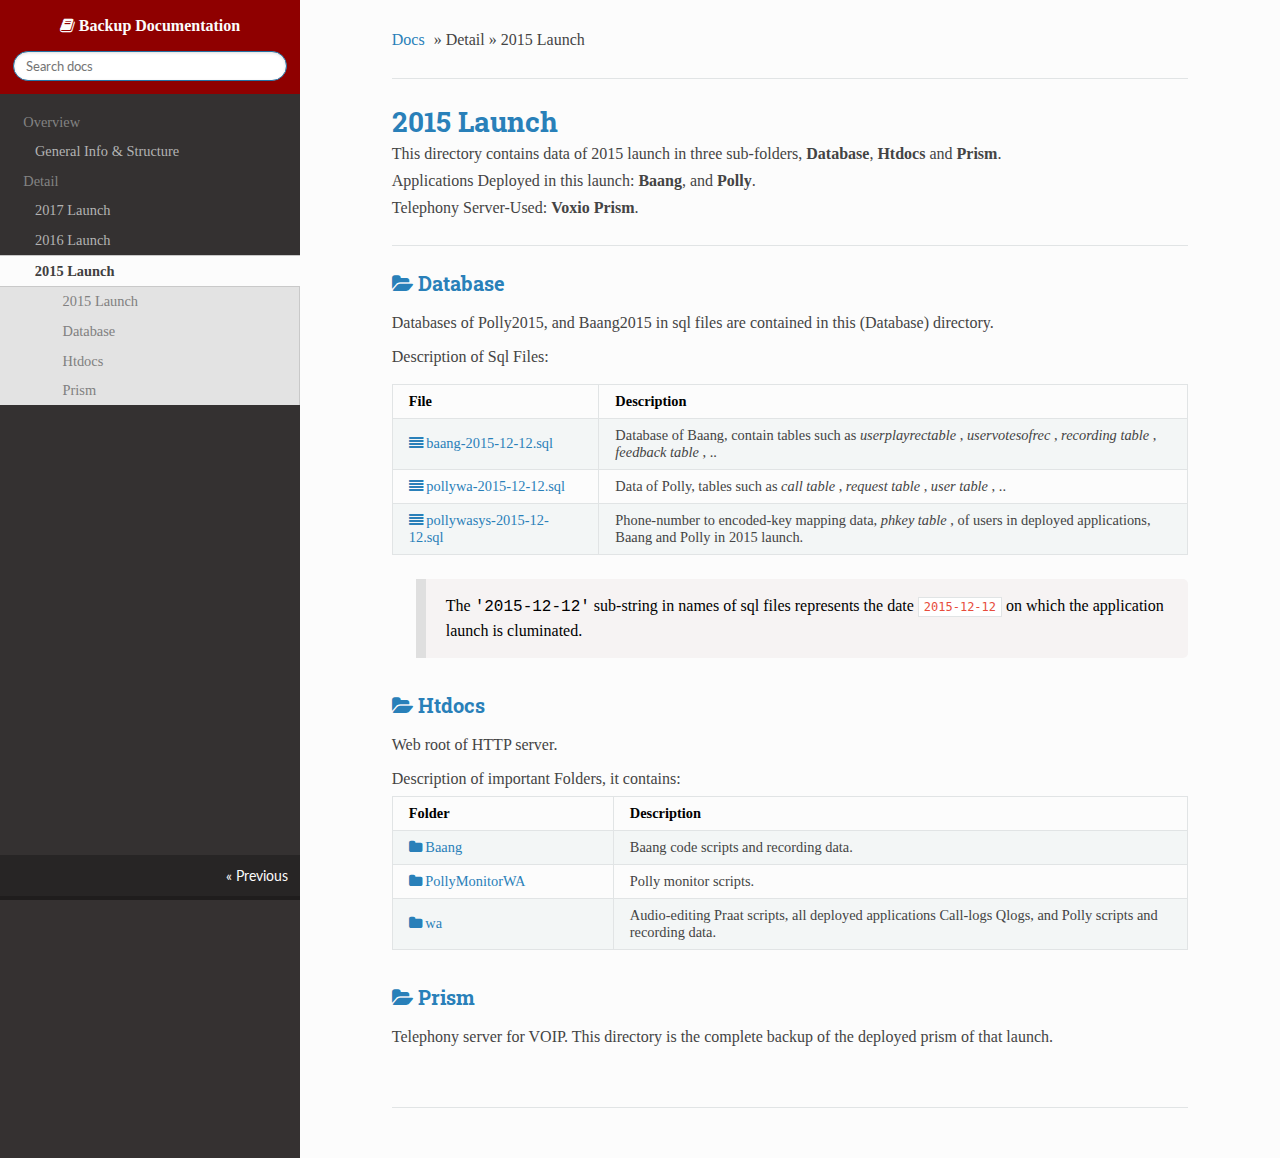
==== commit 9b71b2dd: "Initial commit" ====
--- a/launch_2015/index.html
+++ b/launch_2015/index.html
@@ -16,11 +16,15 @@
   <link rel="stylesheet" href="../css/theme_extra.css" type="text/css" />
   <link rel="stylesheet" href="../css/highlight.css">
   <link href="../css/extra.css" rel="stylesheet">
+  <link href="../css/connectors.css" rel="stylesheet">
+  <link href="../css/perfect-scrollbar.css" rel="stylesheet">
+  <link href="../css/extra.css" rel="stylesheet">
+  <link href="../css/treant.css" rel="stylesheet">
   
   <script>
     // Current page data
     var mkdocs_page_name = "2015 Launch";
-    var mkdocs_page_input_path = "launch_2015.md";
+    var mkdocs_page_input_path = "launch_2015\\index.md";
     var mkdocs_page_url = "/launch_2015/";
   </script>
   
@@ -37,7 +41,7 @@
     
     <nav data-toggle="wy-nav-shift" class="wy-nav-side stickynav">
       <div class="wy-side-nav-search">
-        <a href="../overall/" class="icon icon-home"> Backup Documentation</a>
+        <a href=".." class="icon icon-home"> Backup Documentation</a>
         <div role="search">
   <form id ="rtd-search-form" class="wy-form" action="../search.html" method="get">
     <input type="text" name="q" placeholder="Search docs" />
@@ -55,7 +59,7 @@
     <ul class="subnav">
                 <li class="">
                     
-    <a class="" href="../overall/">General Info & Structure</a>
+    <a class="" href="..">General Info & Structure</a>
                 </li>
     </ul>
 	    </li>
@@ -77,59 +81,22 @@
     <a class="current" href="./">2015 Launch</a>
     <ul class="subnav">
             
-    <li class="toctree-l3"><a href="#welcome-to-the-mkdocs-project">Welcome to the MkDocs+ Project</a></li>
-    
-
-    <li class="toctree-l3"><a href="#what-is-mkdocs">What is MkDocs+?</a></li>
-    
-
-    <li class="toctree-l3"><a href="#how-to-use-this-site">How to use this site?</a></li>
-    
-
-    <li class="toctree-l3"><a href="#code">Code</a></li>
-    
-
-    <li class="toctree-l3"><a href="#credits">Credits</a></li>
+    <li class="toctree-l3"><a href="#2015-launch"> 2015 Launch</a></li>
+    
+        <ul>
+        
+            <li><a class="toctree-l4" href="#database"> Database</a></li>
+        
+            <li><a class="toctree-l4" href="#htdocs"> Htdocs</a></li>
+        
+            <li><a class="toctree-l4" href="#prism"> Prism</a></li>
+        
+        </ul>
     
 
     </ul>
                 </li>
     </ul>
-	    </li>
-          
-            <li class="toctree-l1">
-		
-    <a class="" href="..">Home</a>
-	    </li>
-          
-            <li class="toctree-l1">
-		
-    <a class="" href="../js-sequence-diagrams/">js-sequence-diagrams</a>
-	    </li>
-          
-            <li class="toctree-l1">
-		
-    <a class="" href="../datatables/">DataTables</a>
-	    </li>
-          
-            <li class="toctree-l1">
-		
-    <a class="" href="../mermaid/">mermaid</a>
-	    </li>
-          
-            <li class="toctree-l1">
-		
-    <a class="" href="../chartistjs/">Chartist.js</a>
-	    </li>
-          
-            <li class="toctree-l1">
-		
-    <a class="" href="../chartjs/">Chart.js</a>
-	    </li>
-          
-            <li class="toctree-l1">
-		
-    <a class="" href="../fontawesome/">Font Awesome</a>
 	    </li>
           
         </ul>
@@ -142,7 +109,7 @@
       
       <nav class="wy-nav-top" role="navigation" aria-label="top navigation">
         <i data-toggle="wy-nav-top" class="fa fa-bars"></i>
-        <a href="../overall/">Backup Documentation</a>
+        <a href="..">Backup Documentation</a>
       </nav>
 
       
@@ -150,7 +117,7 @@
         <div class="rst-content">
           <div role="navigation" aria-label="breadcrumbs navigation">
   <ul class="wy-breadcrumbs">
-    <li><a href="../overall/">Docs</a> &raquo;</li>
+    <li><a href="..">Docs</a> &raquo;</li>
     
       
         
@@ -168,16 +135,110 @@
           <div role="main">
             <div class="section">
               
-                <h1 id="welcome-to-the-mkdocs-project">Welcome to the MkDocs+ Project</h1>
-<p>For information about MkDocs itself or to view the official MkDocs documentation please visit <a href="http://mkdocs.org">mkdocs.org</a>.</p>
-<h1 id="what-is-mkdocs">What is MkDocs+?</h1>
-<p>Well, it's MkDocs + Something.  If that's not clear, MkDocs+ provides examples of integrating 3rd Party JavaScript libraries with MkDocs. This project started out initially as just a playground where I could test the use of a few javascript libaries and at some point I thought maybe it would be helpful to throw it out on the internet so other people could also see the examples.  There's really nothing super special about this project and most libraries are implemented following their documentation.  However, I hope the examples provided are useful to others somehow.</p>
-<h1 id="how-to-use-this-site">How to use this site?</h1>
-<p>Please click on any library name from the menu bar to view examples and in some cases usage information and/or documentation on any special tweaks that were needed.</p>
-<h1 id="code">Code</h1>
-<p>The MkDocs+ Project code is on Github.  You can easily clone a copy and play with the included examples to see exactly how they work.  Each example is held entirely in it's own sub-folder and does not rely on any dependancies outside of that folder with ONE exception.  Both the readthedocs and default MkDocs themes already include jQuery and because of that I am not including it a second time for the examples that require it.</p>
-<h1 id="credits">Credits</h1>
-<p>Finally, I want to thank the entire MkDocs team for creating MkDocs and give special thanks to d0ugal and waylan for the exceptional support they have provided.</p>
+                <p><link rel="stylesheet" href="https://maxcdn.bootstrapcdn.com/font-awesome/4.6.1/css/font-awesome.min.css">
+<link rel="stylesheet" href="../css/Treant.css">
+<link rel="stylesheet" href="../css/perfect-scrollbar.css">
+<link rel="stylesheet" href="../css/connectors.css"></p>
+<h1 id="2015-launch"><a href="https://drive.google.com/open?id=0B2rhATWIcB9BeGx5bEFJLWh2Q3c"> 2015 Launch</a></h1>
+<p style="line-height: 27px;">This directory contains data of 2015 launch in three sub-folders, <strong>Database</strong>, <strong>Htdocs</strong> and <strong>Prism</strong>.</br>
+Applications Deployed in this launch: <strong>Baang</strong>, and <strong>Polly</strong>.</br>
+Telephony Server-Used: <strong>Voxio Prism</strong>.</p>
+
+<hr />
+
+<h3 id="database"><a href="https://drive.google.com/open?id=0B2rhATWIcB9BSHoydW9HSTFhSWc"><i class="fa fa-folder-open"></i> Database</a></h3>
+<p style="line-height: 15px;"></br></p>
+
+<p>Databases of Polly2015, and Baang2015 in sql files are contained in this (Database) directory.</p>
+<p style="line-height: 10px;"></br></p>
+
+<p>Description of Sql Files:</p>
+<p style="line-height: 15px;"></br></p>
+
+<table>
+<thead>
+<tr>
+<th>File &nbsp; &nbsp; &nbsp; &nbsp; &nbsp; &nbsp; &nbsp; &nbsp; &nbsp; &nbsp; &nbsp; &nbsp; &nbsp; &nbsp; &nbsp;&nbsp; &nbsp; &nbsp; &nbsp; &nbsp; &nbsp;</th>
+<th>Description</th>
+</tr>
+</thead>
+<tbody>
+<tr>
+<td><a href="https://drive.google.com/open?id=0B2rhATWIcB9BTkFRRDFiMEdGWlU"><i class="fa fa-align-justify"></i> baang-2015-12-12.sql</a></td>
+<td>Database of Baang, contain tables such as <em>userplayrectable</em> , <em>uservotesofrec</em> ,  <em>recording table</em> , <em>feedback table</em> ,  ..</td>
+</tr>
+<tr>
+<td><a href="https://drive.google.com/open?id=0B2rhATWIcB9BcXZvZ0MzZHE5Vm8"><i class="fa fa-align-justify"></i> pollywa-2015-12-12.sql</a></td>
+<td>Data of Polly, tables such as <em>call table</em> , <em>request table</em> , <em>user table</em> , ..</td>
+</tr>
+<tr>
+<td><a href="https://drive.google.com/open?id=0B2rhATWIcB9BOU9qSGRXYmoycWc"><i class="fa fa-align-justify"></i> pollywasys-2015-12-12.sql</a></td>
+<td>Phone-number to encoded-key mapping data, <em>phkey table</em> , of users in deployed applications, Baang and Polly in 2015 launch.</td>
+</tr>
+</tbody>
+</table>
+<blockquote>
+<p>The <kbd>'2015-12-12'</kbd> sub-string in names of sql files represents the date <code>2015-12-12</code> on which the application launch is cluminated.  </p>
+</blockquote>
+<p style="line-height: 10px;"></br></p>
+
+<h3 id="htdocs"><a href="https://drive.google.com/open?id=0B2rhATWIcB9BOXJxR0QyS2I3VFU"><i class="fa fa-folder-open"></i> Htdocs</a></h3>
+<p style="line-height: 15px;"></br></p>
+
+<p>Web root of HTTP server.</p>
+<p style="line-height: 10px;"></br></p>
+
+<p>Description of important Folders, it contains:</p>
+<p style="line-height: 5px;"></br></p>
+
+<table>
+<thead>
+<tr>
+<th>Folder &nbsp; &nbsp; &nbsp; &nbsp; &nbsp; &nbsp; &nbsp; &nbsp; &nbsp; &nbsp; &nbsp; &nbsp; &nbsp; &nbsp; &nbsp;&nbsp; &nbsp; &nbsp; &nbsp; &nbsp; &nbsp;</th>
+<th>Description</th>
+</tr>
+</thead>
+<tbody>
+<tr>
+<td><a href="https://drive.google.com/open?id=0B2rhATWIcB9BdFBsTHFDeE9TS3c"><i class="fa fa-folder"></i> Baang</a></td>
+<td>Baang code scripts and recording data.</td>
+</tr>
+<tr>
+<td><a href="https://drive.google.com/open?id=0B2rhATWIcB9BZmdhMUs3bDdQTUU"><i class="fa fa-folder"></i> PollyMonitorWA</a></td>
+<td>Polly monitor scripts.</td>
+</tr>
+<tr>
+<td><a href="https://drive.google.com/open?id=1mvk1pgn921jYgBCsld_RfElPnEovxdCX"><i class="fa fa-folder"></i> wa</a></td>
+<td>Audio-editing Praat scripts, all deployed applications Call-logs Qlogs, and Polly scripts and recording data.</td>
+</tr>
+</tbody>
+</table>
+<p style="line-height: 10px;"></br></p>
+
+<h3 id="prism"><a href="https://drive.google.com/open?id=0B2rhATWIcB9Ba0dXNGxvOF9Gcm8"><i class="fa fa-folder-open"></i> Prism</a></h3>
+<p style="line-height: 15px;"></br></p>
+
+<p>Telephony server for VOIP. 
+This directory is the complete backup of the deployed prism of that launch.</p>
+<p style="line-height: 10px;"></br></p>
+
+<p><br/>
+<hr></p>
+<script src="../js/raphael.js"></script>
+
+<script src="../js/Treant.js"></script>
+
+<script src="../js/perfect-scrollbar.js"></script>
+
+<script src="../js/jquery.min.js"></script>
+
+<script src="../js/jquery.easing.js"></script>
+
+<script src="../js/connectors.js"></script>
+
+<script>
+        tree = new Treant( chart_config );
+</script>
               
             </div>
           </div>
@@ -185,8 +246,6 @@
   
     <div class="rst-footer-buttons" role="navigation" aria-label="footer navigation">
       
-        <a href=".." class="btn btn-neutral float-right" title="Home">Next <span class="icon icon-circle-arrow-right"></span></a>
-      
       
         <a href="../launch_2016/" class="btn btn-neutral" title="2016 Launch"><span class="icon icon-circle-arrow-left"></span> Previous</a>
       
@@ -216,14 +275,18 @@
       
         <span><a href="../launch_2016/" style="color: #fcfcfc;">&laquo; Previous</a></span>
       
-      
-        <span style="margin-left: 15px"><a href=".." style="color: #fcfcfc">Next &raquo;</a></span>
       
     </span>
 </div>
     <script>var base_url = '..';</script>
     <script src="../js/theme.js"></script>
       <script src="../js/extra.js"></script>
+      <script src="../js/connectors.js"></script>
+      <script src="../js/jquery.easing.js"></script>
+      <script src="../js/jquery.min.js"></script>
+      <script src="../js/perfect-scrollbar.js"></script>
+      <script src="../js/raphael.js"></script>
+      <script src="../js/treant.js"></script>
       <script src="../search/require.js"></script>
       <script src="../search/search.js"></script>
 
--- a/css/extra.css
+++ b/css/extra.css
@@ -6,4 +6,18 @@
 
 .wy-nav-content {
     max-width: 900px;
+}
+
+.rst-content .notes {
+	margin-left: 0px;
+    margin-bottom: 0px;
+}
+
+.rst-content .notes ul{
+    line-height: 28px;
+	margin-bottom: 0px;
+}
+
+footer {
+	display: none;
 }--- a/css/connectors.css
+++ b/css/connectors.css
@@ -0,0 +1,80 @@
+body,div,dl,dt,dd,ul,ol,li,h1,h2,h3,h4,h5,h6,pre,form,fieldset,input,textarea,p,th,td { margin:0; padding:0; }
+
+
+body { background: #fcfcfc; font-family: "Droid Serif",Georgia,"Times New Roman",Times,serif; color: #444444; }
+
+
+/* optional Container STYLES */
+.chart { height: 230px; width: 820px; margin: 5px; margin: 15px auto; border: 3px solid #DDD; border-radius: 3px; }
+
+a {text-decoration: none;}
+
+.ends{
+
+    width: 199px;
+    height: 282px;
+    background: rgb(255, 255, 222) ;
+    border: 1px solid #aaaa33; border-radius: 3px;
+    display: inline-block;
+    font-size: 14px;
+    margin-top: 6px;
+}
+blockquote{
+
+    border-left-width: 10px;
+    background-color: #f6f3f3;
+    border-top-right-radius: 5px;
+    border-bottom-right-radius: 5px;
+    padding: 15px 20px;
+    margin: 0 0 1.1em;
+    box-sizing: border-box;
+    border-left: 10px solid #dfdfdf;
+    font-size: 15px;
+    line-height: 1.45;
+    color: #000;
+
+}
+
+.comments { width: 427px;}
+.comments ul { margin-left: 35px; list-style: none; }
+.comment {
+    color: #333333;
+    display: inline-block;
+    font-size: 14px;
+    margin-top: 6px;
+    width: 400px;
+}
+
+.comment img {
+    border-radius: 3px 3px 3px 3px;
+    float: left;
+    height: 50px;
+    margin-right: 8px;
+    margin-top: 4px;
+    width: 50px;
+}
+.comment p {
+    color: #42474A;
+    font-size: 14px;
+    line-height: 1.4em;
+    margin-bottom: 3px;
+    margin-top: 8px;
+    max-height: 4.2em;
+    overflow: hidden;
+}
+
+
+.comment:hover .user {
+    color: #9B59D1;
+    text-shadow: 1px 1px rgba(0,0,0,.15);
+}
+
+.comment .user {
+   /* color: rgba(30, 55, 70, 0.4);*/
+    font-size: 13px;
+    font-weight: 600;
+}
+
+.Treant .comment { margin: 0; padding: 3px; border: 1px solid #ddd; border-radius: 3px; }
+
+
--- a/css/perfect-scrollbar.css
+++ b/css/perfect-scrollbar.css
@@ -0,0 +1,61 @@
+.ps-container .ps-scrollbar-x {
+    position: absolute; /* please don't change 'position' */
+    bottom: 3px; /* there must be 'bottom' for ps-scrollbar-x */
+    height: 8px;
+    background-color: #aaa;
+    border-radius: 4px;
+    -webkit-border-radius: 4px;
+    -moz-border-radius: 4px;
+    opacity: 0;
+    filter: alpha(opacity = 0);
+    -webkit-transition: opacity.2s linear;
+    -moz-transition: opacity .2s linear;
+    transition: opacity .2s linear;
+}
+
+.ps-container:hover .ps-scrollbar-x {
+    opacity: 0.6;
+    filter: alpha(opacity = 60);
+}
+
+.ps-container .ps-scrollbar-x:hover {
+    opacity: 0.9;
+    filter: alpha(opacity = 90);
+    cursor:default;
+}
+
+.ps-container .ps-scrollbar-x.in-scrolling {
+    opacity: 0.9;
+    filter: alpha(opacity = 90);
+}
+
+.ps-container .ps-scrollbar-y {
+    position: absolute; /* please don't change 'position' */
+    right: 3px; /* there must be 'right' for ps-scrollbar-y */
+    width: 8px;
+    background-color: #aaa;
+    border-radius: 4px;
+    -webkit-border-radius: 4px;
+    -moz-border-radius: 4px;
+    opacity: 0;
+    filter: alpha(opacity = 0);
+    -webkit-transition: opacity.2s linear;
+    -moz-transition: opacity .2s linear;
+    transition: opacity .2s linear;
+}
+
+.ps-container:hover .ps-scrollbar-y {
+    opacity: 0.6;
+    filter: alpha(opacity = 60);
+}
+
+.ps-container .ps-scrollbar-y:hover {
+    opacity: 0.9;
+    filter: alpha(opacity = 90);
+    cursor: default;
+}
+
+.ps-container .ps-scrollbar-y.in-scrolling {
+    opacity: 0.9;
+    filter: alpha(opacity = 90);
+}
--- a/css/extra.css
+++ b/css/extra.css
@@ -6,4 +6,18 @@
 
 .wy-nav-content {
     max-width: 900px;
+}
+
+.rst-content .notes {
+	margin-left: 0px;
+    margin-bottom: 0px;
+}
+
+.rst-content .notes ul{
+    line-height: 28px;
+	margin-bottom: 0px;
+}
+
+footer {
+	display: none;
 }--- a/css/Treant.css
+++ b/css/Treant.css
@@ -0,0 +1,11 @@
+/* required LIB STYLES */
+/* .Treant se automatski dodaje na svaki chart conatiner */
+.Treant { position: relative; overflow: hidden; padding: 0 !important; }
+.Treant > .node,
+.Treant > .pseudo { position: absolute; display: block; visibility: hidden; }
+.Treant.Treant-loaded .node,
+.Treant.Treant-loaded .pseudo { visibility: visible; }
+.Treant > .pseudo { width: 0; height: 0; border: none; padding: 0; }
+.Treant .collapse-switch { width: 3px; height: 3px; display: block; border: 1px solid black; position: absolute; top: 1px; right: 1px; cursor: pointer; }
+.Treant .collapsed .collapse-switch { background-color: #868DEE; }
+.Treant > .node img {	border: none; float: left; }--- a/css/perfect-scrollbar.css
+++ b/css/perfect-scrollbar.css
@@ -0,0 +1,61 @@
+.ps-container .ps-scrollbar-x {
+    position: absolute; /* please don't change 'position' */
+    bottom: 3px; /* there must be 'bottom' for ps-scrollbar-x */
+    height: 8px;
+    background-color: #aaa;
+    border-radius: 4px;
+    -webkit-border-radius: 4px;
+    -moz-border-radius: 4px;
+    opacity: 0;
+    filter: alpha(opacity = 0);
+    -webkit-transition: opacity.2s linear;
+    -moz-transition: opacity .2s linear;
+    transition: opacity .2s linear;
+}
+
+.ps-container:hover .ps-scrollbar-x {
+    opacity: 0.6;
+    filter: alpha(opacity = 60);
+}
+
+.ps-container .ps-scrollbar-x:hover {
+    opacity: 0.9;
+    filter: alpha(opacity = 90);
+    cursor:default;
+}
+
+.ps-container .ps-scrollbar-x.in-scrolling {
+    opacity: 0.9;
+    filter: alpha(opacity = 90);
+}
+
+.ps-container .ps-scrollbar-y {
+    position: absolute; /* please don't change 'position' */
+    right: 3px; /* there must be 'right' for ps-scrollbar-y */
+    width: 8px;
+    background-color: #aaa;
+    border-radius: 4px;
+    -webkit-border-radius: 4px;
+    -moz-border-radius: 4px;
+    opacity: 0;
+    filter: alpha(opacity = 0);
+    -webkit-transition: opacity.2s linear;
+    -moz-transition: opacity .2s linear;
+    transition: opacity .2s linear;
+}
+
+.ps-container:hover .ps-scrollbar-y {
+    opacity: 0.6;
+    filter: alpha(opacity = 60);
+}
+
+.ps-container .ps-scrollbar-y:hover {
+    opacity: 0.9;
+    filter: alpha(opacity = 90);
+    cursor: default;
+}
+
+.ps-container .ps-scrollbar-y.in-scrolling {
+    opacity: 0.9;
+    filter: alpha(opacity = 90);
+}
--- a/css/connectors.css
+++ b/css/connectors.css
@@ -0,0 +1,80 @@
+body,div,dl,dt,dd,ul,ol,li,h1,h2,h3,h4,h5,h6,pre,form,fieldset,input,textarea,p,th,td { margin:0; padding:0; }
+
+
+body { background: #fcfcfc; font-family: "Droid Serif",Georgia,"Times New Roman",Times,serif; color: #444444; }
+
+
+/* optional Container STYLES */
+.chart { height: 230px; width: 820px; margin: 5px; margin: 15px auto; border: 3px solid #DDD; border-radius: 3px; }
+
+a {text-decoration: none;}
+
+.ends{
+
+    width: 199px;
+    height: 282px;
+    background: rgb(255, 255, 222) ;
+    border: 1px solid #aaaa33; border-radius: 3px;
+    display: inline-block;
+    font-size: 14px;
+    margin-top: 6px;
+}
+blockquote{
+
+    border-left-width: 10px;
+    background-color: #f6f3f3;
+    border-top-right-radius: 5px;
+    border-bottom-right-radius: 5px;
+    padding: 15px 20px;
+    margin: 0 0 1.1em;
+    box-sizing: border-box;
+    border-left: 10px solid #dfdfdf;
+    font-size: 15px;
+    line-height: 1.45;
+    color: #000;
+
+}
+
+.comments { width: 427px;}
+.comments ul { margin-left: 35px; list-style: none; }
+.comment {
+    color: #333333;
+    display: inline-block;
+    font-size: 14px;
+    margin-top: 6px;
+    width: 400px;
+}
+
+.comment img {
+    border-radius: 3px 3px 3px 3px;
+    float: left;
+    height: 50px;
+    margin-right: 8px;
+    margin-top: 4px;
+    width: 50px;
+}
+.comment p {
+    color: #42474A;
+    font-size: 14px;
+    line-height: 1.4em;
+    margin-bottom: 3px;
+    margin-top: 8px;
+    max-height: 4.2em;
+    overflow: hidden;
+}
+
+
+.comment:hover .user {
+    color: #9B59D1;
+    text-shadow: 1px 1px rgba(0,0,0,.15);
+}
+
+.comment .user {
+   /* color: rgba(30, 55, 70, 0.4);*/
+    font-size: 13px;
+    font-weight: 600;
+}
+
+.Treant .comment { margin: 0; padding: 3px; border: 1px solid #ddd; border-radius: 3px; }
+
+
